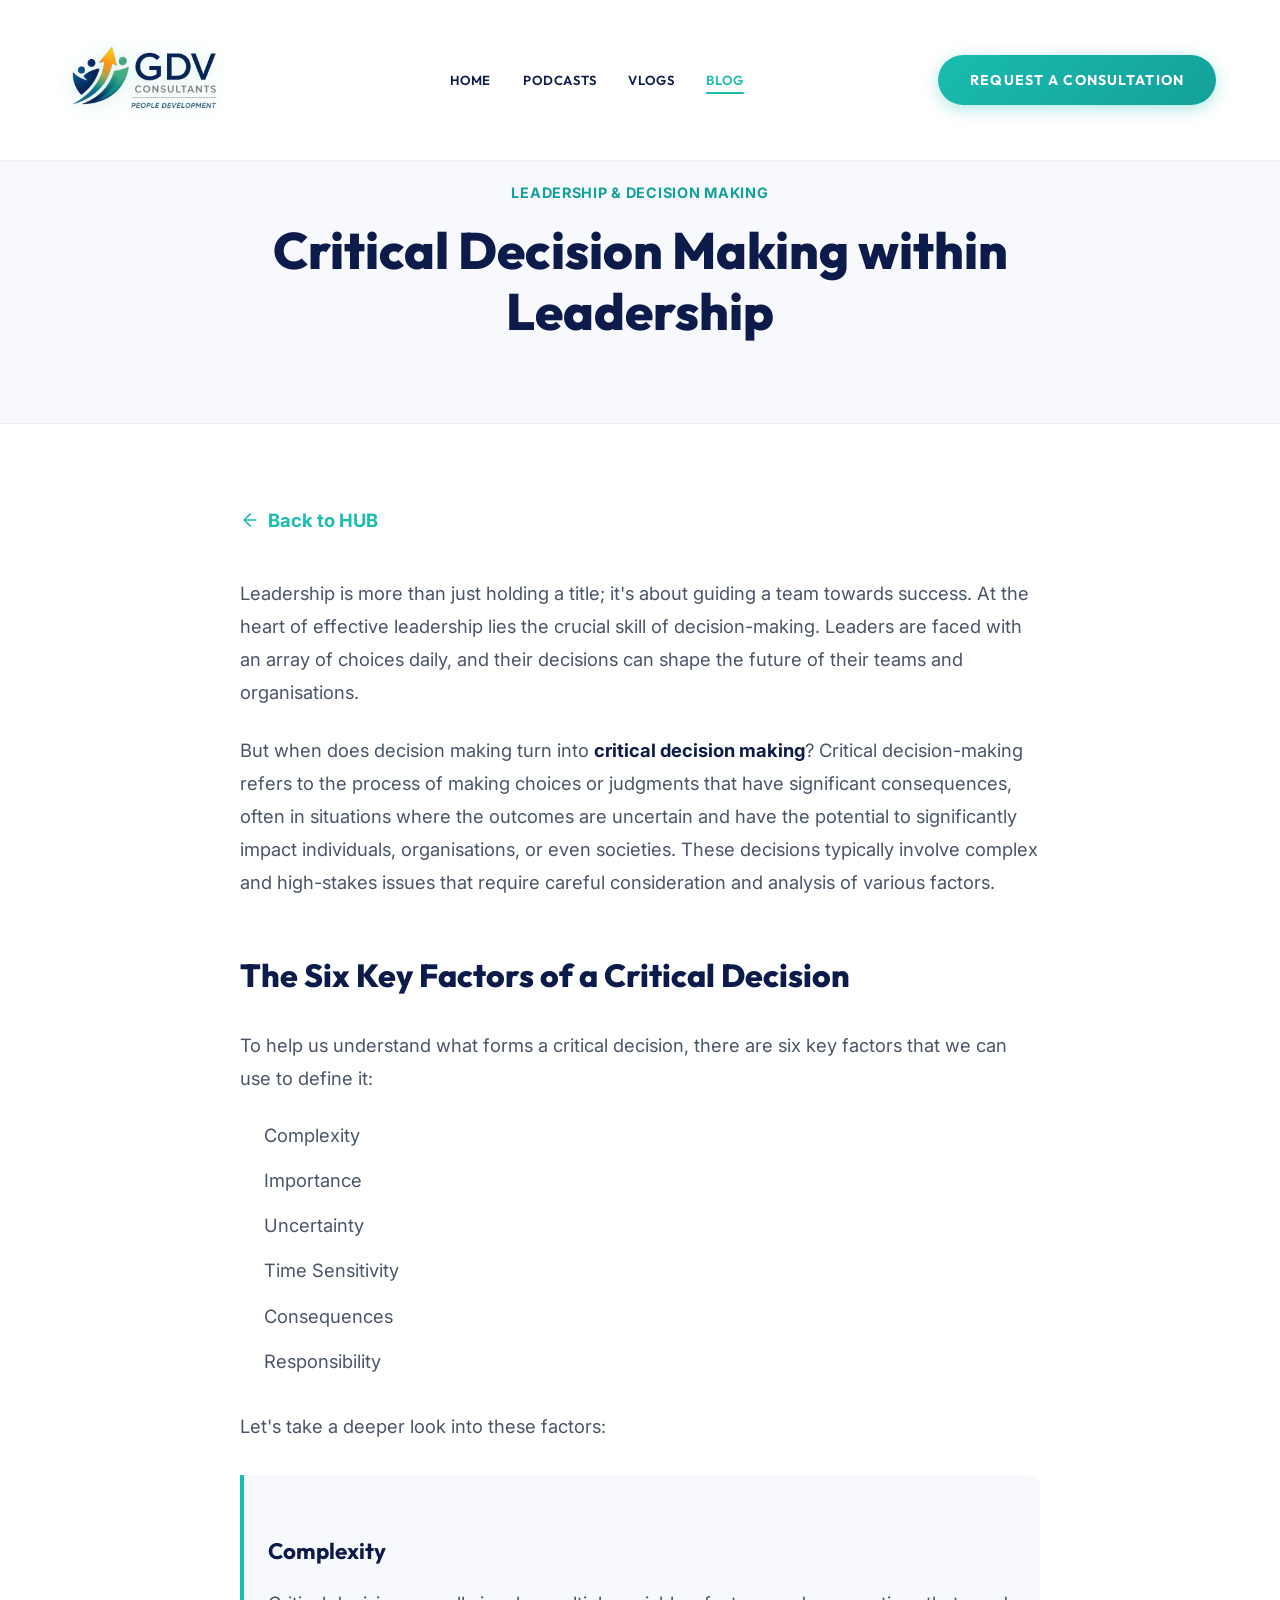
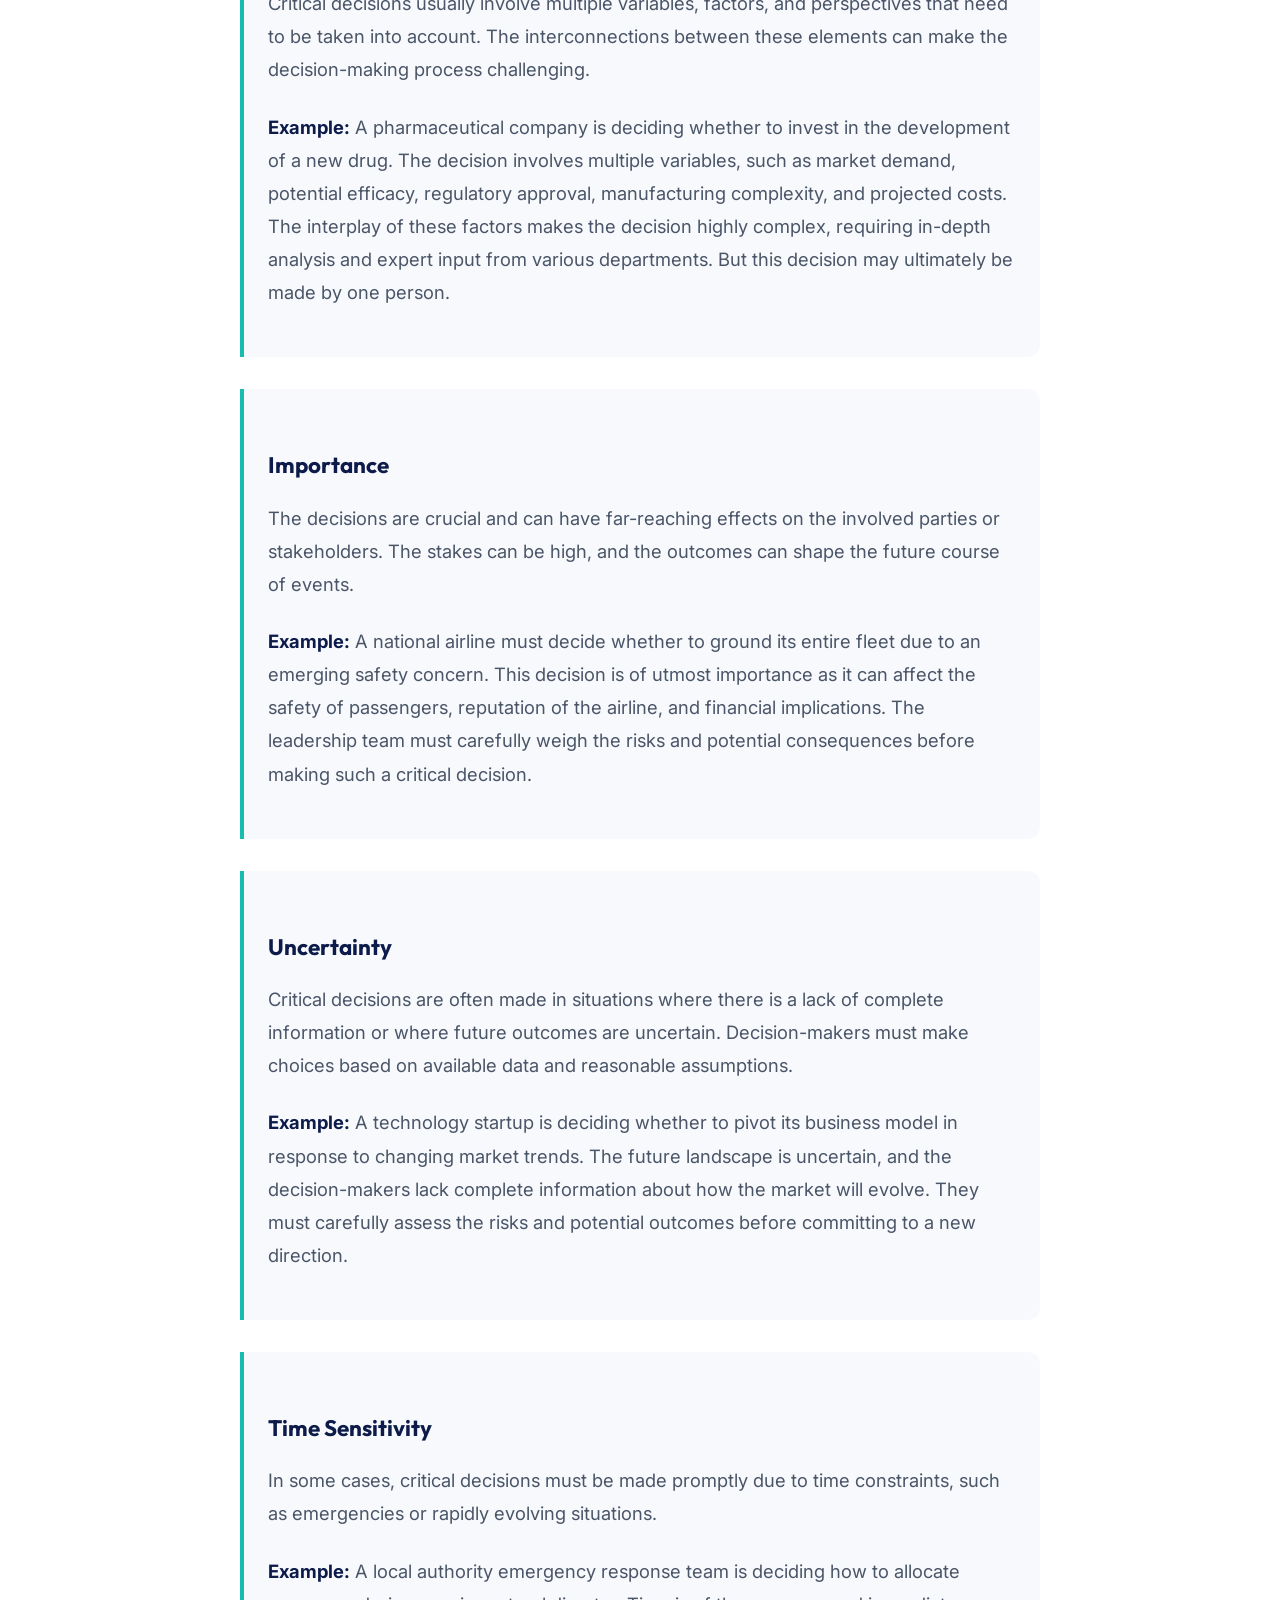
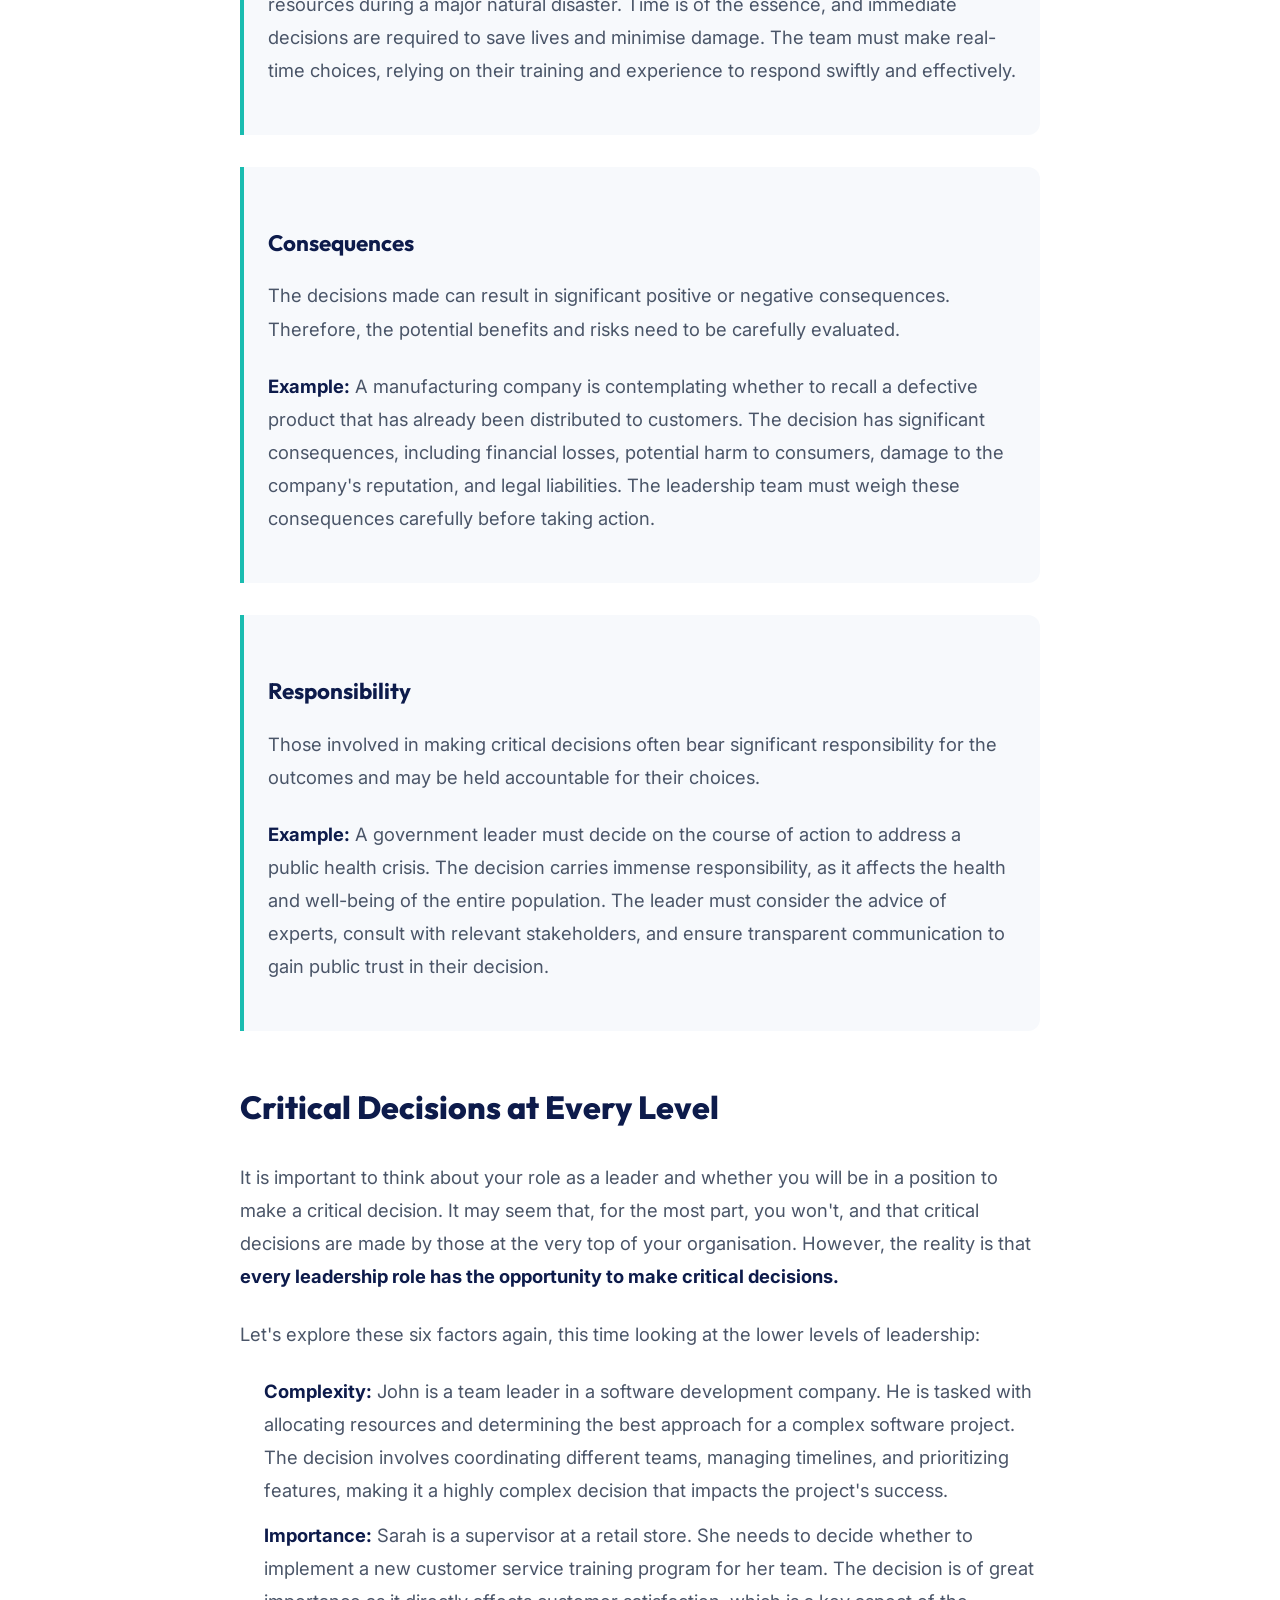
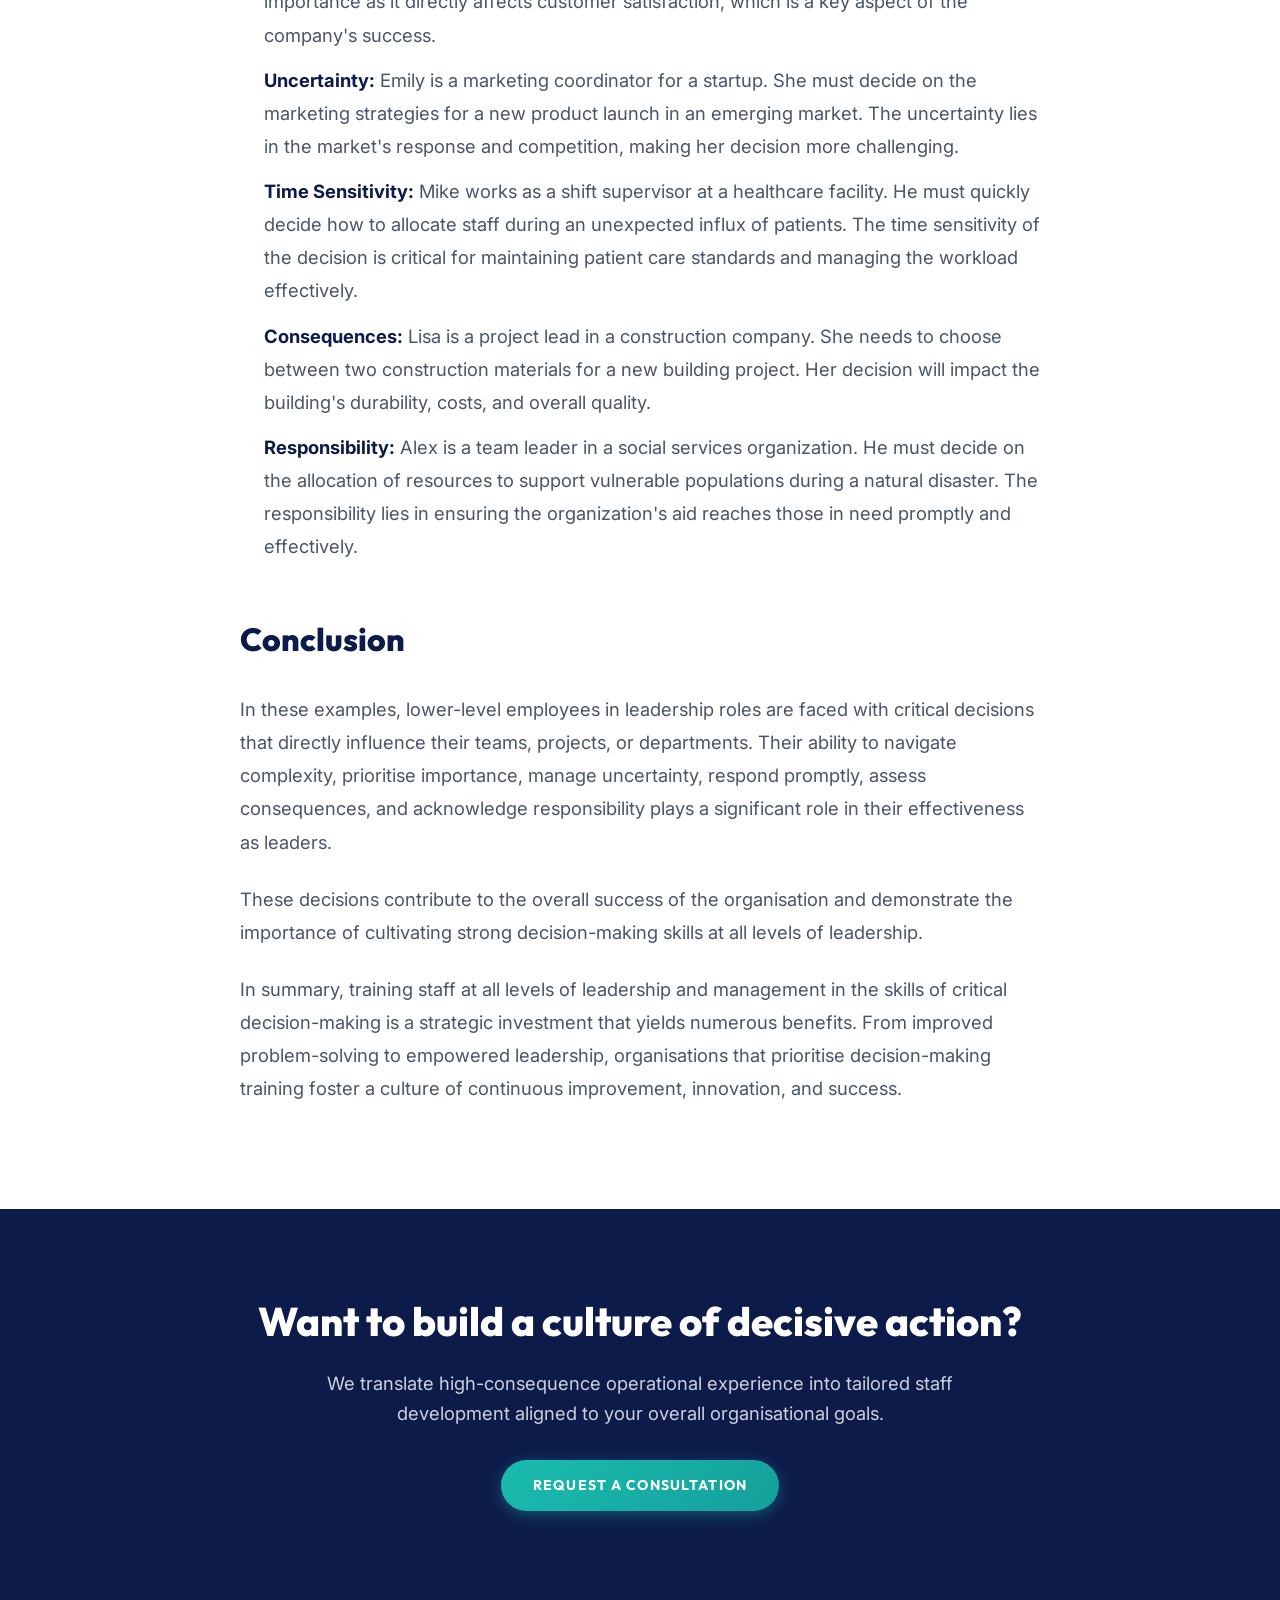
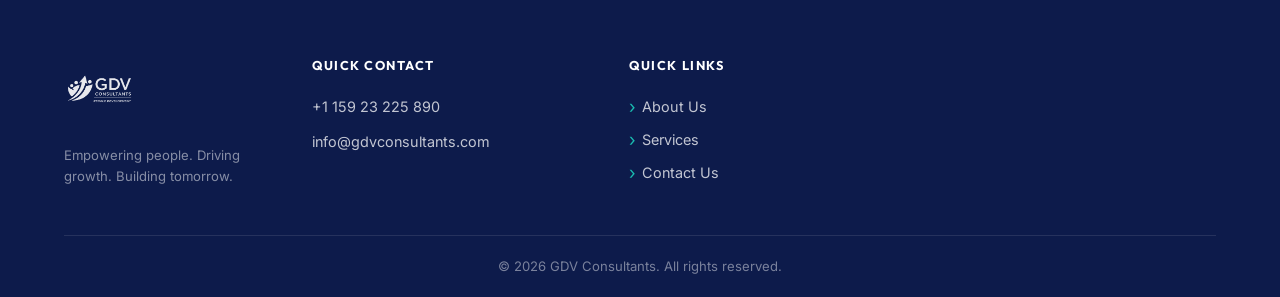
==== blog-critical-decision-making.html @ 0154a4e6 "Add 5 new dedicated blog post pages and integrate them into the HUB dashboard" ====
<!DOCTYPE html>
<html lang="en">
<head>
  <meta charset="UTF-8" />
  <meta name="viewport" content="width=device-width, initial-scale=1.0" />
  <meta name="description" content="Explore how critical decision-making shapes the future of teams and organisations under pressure." />
  <title>Critical Decision Making | GDV Consultants Blog</title>
  
  <link rel="icon" type="image/png" href="images/favicon.PNG" />
  <link rel="shortcut icon" type="image/png" href="images/favicon.PNG" />
  <link rel="apple-touch-icon" href="images/favicon.PNG" />
  
  <link rel="stylesheet" href="style.css" />
  <link rel="preconnect" href="https://fonts.googleapis.com" />
  <link rel="preconnect" href="https://fonts.gstatic.com" crossorigin />
  <link href="https://fonts.googleapis.com/css2?family=Inter:wght@400;500;600&family=Outfit:wght@400;700;800&display=swap" rel="stylesheet" />

  <style>
    .blog-hero {
      padding: 180px 0 80px;
      background: var(--off-white);
      text-align: center;
      position: relative;
      border-bottom: 1px solid rgba(0,0,0,0.05);
    }
    
    .blog-tag {
      font-size: 0.9rem;
      font-weight: 700;
      color: var(--teal-dark);
      letter-spacing: 0.05em;
      text-transform: uppercase;
      margin-bottom: 16px;
      display: inline-block;
    }

    .blog-hero-title {
      font-family: var(--font-display);
      font-size: clamp(2rem, 4vw, 3.5rem);
      font-weight: 800;
      color: var(--navy);
      line-height: 1.2;
      max-width: 900px;
      margin: 0 auto;
    }

    .blog-content {
      padding: 80px 0;
      background: var(--white);
    }

    .blog-article {
      max-width: 800px;
      margin: 0 auto;
      font-family: var(--font-body);
      font-size: 1.15rem;
      line-height: 1.8;
      color: var(--text-body);
    }

    .blog-article h2 {
      font-family: var(--font-display);
      font-size: 2rem;
      font-weight: 800;
      color: var(--navy);
      margin: 48px 0 24px;
    }

    .blog-article h3 {
      font-family: var(--font-display);
      font-size: 1.4rem;
      font-weight: 700;
      color: var(--navy);
      margin: 32px 0 16px;
    }

    .blog-article p {
      margin-bottom: 24px;
    }

    .blog-article ul {
      margin-bottom: 32px;
      padding-left: 24px;
    }

    .blog-article li {
      margin-bottom: 12px;
    }
    
    .blog-article strong {
      color: var(--navy);
    }
    
    .blog-article .highlight-box {
      background: var(--off-white);
      border-left: 4px solid var(--teal);
      padding: 24px;
      margin: 32px 0;
      border-radius: 0 var(--radius-md) var(--radius-md) 0;
    }
    
    .blog-back {
      display: inline-flex;
      align-items: center;
      gap: 8px;
      color: var(--teal);
      font-weight: 700;
      text-decoration: none;
      margin-bottom: 40px;
      transition: color var(--transition);
    }
    
    .blog-back:hover {
      color: var(--teal-dark);
    }
  </style>
</head>
<body>

  <!-- HEADER -->
  <header id="main-header" role="banner" class="scrolled">
    <div class="container">
      <nav class="nav-inner" aria-label="Main navigation">
        <a href="index.html" class="nav-logo" aria-label="GDV Consultants Home">
          <div class="nav-logo-img-wrap">
            <img src="images/Logo.PNG" alt="GDV Consultants" width="200" height="96" />
          </div>
        </a>
        <div class="nav-menu-group" id="nav-menu-group">
          <ul class="nav-links" id="nav-links" role="list">
            <li><a href="index.html#hero">Home</a></li>
            <li><a href="hub.html#podcasts">Podcasts</a></li>
            <li><a href="hub.html#vlogs">Vlogs</a></li>
            <li><a href="hub.html#blog" class="active">Blog</a></li>
          </ul>
          <div class="nav-cta" id="nav-cta-wrap">
            <a href="index.html?contact=true" id="nav-cta-btn" class="btn btn-teal">Request a consultation</a>
          </div>
        </div>
        <button class="nav-hamburger" id="nav-hamburger" aria-label="Open menu" aria-expanded="false" aria-controls="nav-links">
          <span></span><span></span><span></span>
        </button>
      </nav>
    </div>
  </header>

  <!-- BLOG HERO -->
  <section class="blog-hero">
    <div class="container fade-up">
      <span class="blog-tag">LEADERSHIP & DECISION MAKING</span>
      <h1 class="blog-hero-title">Critical Decision Making within Leadership</h1>
    </div>
  </section>

  <!-- BLOG CONTENT -->
  <section class="blog-content">
    <div class="container">
      <div class="blog-article fade-up">
        <a href="hub.html#blog" class="blog-back">
          <svg viewBox="0 0 24 24" width="20" height="20" fill="none" stroke="currentColor" stroke-width="2" stroke-linecap="round" stroke-linejoin="round"><path d="M19 12H5M12 19l-7-7 7-7"/></svg>
          Back to HUB
        </a>

        <p>Leadership is more than just holding a title; it's about guiding a team towards success. At the heart of effective leadership lies the crucial skill of decision-making. Leaders are faced with an array of choices daily, and their decisions can shape the future of their teams and organisations.</p>
        
        <p>But when does decision making turn into <strong>critical decision making</strong>? Critical decision-making refers to the process of making choices or judgments that have significant consequences, often in situations where the outcomes are uncertain and have the potential to significantly impact individuals, organisations, or even societies. These decisions typically involve complex and high-stakes issues that require careful consideration and analysis of various factors.</p>
        
        <h2>The Six Key Factors of a Critical Decision</h2>
        <p>To help us understand what forms a critical decision, there are six key factors that we can use to define it:</p>
        <ul>
          <li>Complexity</li>
          <li>Importance</li>
          <li>Uncertainty</li>
          <li>Time Sensitivity</li>
          <li>Consequences</li>
          <li>Responsibility</li>
        </ul>

        <p>Let's take a deeper look into these factors:</p>

        <div class="highlight-box">
          <h3>Complexity</h3>
          <p>Critical decisions usually involve multiple variables, factors, and perspectives that need to be taken into account. The interconnections between these elements can make the decision-making process challenging.</p>
          <p><strong>Example:</strong> A pharmaceutical company is deciding whether to invest in the development of a new drug. The decision involves multiple variables, such as market demand, potential efficacy, regulatory approval, manufacturing complexity, and projected costs. The interplay of these factors makes the decision highly complex, requiring in-depth analysis and expert input from various departments. But this decision may ultimately be made by one person.</p>
        </div>

        <div class="highlight-box">
          <h3>Importance</h3>
          <p>The decisions are crucial and can have far-reaching effects on the involved parties or stakeholders. The stakes can be high, and the outcomes can shape the future course of events.</p>
          <p><strong>Example:</strong> A national airline must decide whether to ground its entire fleet due to an emerging safety concern. This decision is of utmost importance as it can affect the safety of passengers, reputation of the airline, and financial implications. The leadership team must carefully weigh the risks and potential consequences before making such a critical decision.</p>
        </div>

        <div class="highlight-box">
          <h3>Uncertainty</h3>
          <p>Critical decisions are often made in situations where there is a lack of complete information or where future outcomes are uncertain. Decision-makers must make choices based on available data and reasonable assumptions.</p>
          <p><strong>Example:</strong> A technology startup is deciding whether to pivot its business model in response to changing market trends. The future landscape is uncertain, and the decision-makers lack complete information about how the market will evolve. They must carefully assess the risks and potential outcomes before committing to a new direction.</p>
        </div>

        <div class="highlight-box">
          <h3>Time Sensitivity</h3>
          <p>In some cases, critical decisions must be made promptly due to time constraints, such as emergencies or rapidly evolving situations.</p>
          <p><strong>Example:</strong> A local authority emergency response team is deciding how to allocate resources during a major natural disaster. Time is of the essence, and immediate decisions are required to save lives and minimise damage. The team must make real-time choices, relying on their training and experience to respond swiftly and effectively.</p>
        </div>

        <div class="highlight-box">
          <h3>Consequences</h3>
          <p>The decisions made can result in significant positive or negative consequences. Therefore, the potential benefits and risks need to be carefully evaluated.</p>
          <p><strong>Example:</strong> A manufacturing company is contemplating whether to recall a defective product that has already been distributed to customers. The decision has significant consequences, including financial losses, potential harm to consumers, damage to the company's reputation, and legal liabilities. The leadership team must weigh these consequences carefully before taking action.</p>
        </div>

        <div class="highlight-box">
          <h3>Responsibility</h3>
          <p>Those involved in making critical decisions often bear significant responsibility for the outcomes and may be held accountable for their choices.</p>
          <p><strong>Example:</strong> A government leader must decide on the course of action to address a public health crisis. The decision carries immense responsibility, as it affects the health and well-being of the entire population. The leader must consider the advice of experts, consult with relevant stakeholders, and ensure transparent communication to gain public trust in their decision.</p>
        </div>

        <h2>Critical Decisions at Every Level</h2>
        <p>It is important to think about your role as a leader and whether you will be in a position to make a critical decision. It may seem that, for the most part, you won't, and that critical decisions are made by those at the very top of your organisation. However, the reality is that <strong>every leadership role has the opportunity to make critical decisions.</strong></p>

        <p>Let's explore these six factors again, this time looking at the lower levels of leadership:</p>

        <ul>
          <li><strong>Complexity:</strong> John is a team leader in a software development company. He is tasked with allocating resources and determining the best approach for a complex software project. The decision involves coordinating different teams, managing timelines, and prioritizing features, making it a highly complex decision that impacts the project's success.</li>
          <li><strong>Importance:</strong> Sarah is a supervisor at a retail store. She needs to decide whether to implement a new customer service training program for her team. The decision is of great importance as it directly affects customer satisfaction, which is a key aspect of the company's success.</li>
          <li><strong>Uncertainty:</strong> Emily is a marketing coordinator for a startup. She must decide on the marketing strategies for a new product launch in an emerging market. The uncertainty lies in the market's response and competition, making her decision more challenging.</li>
          <li><strong>Time Sensitivity:</strong> Mike works as a shift supervisor at a healthcare facility. He must quickly decide how to allocate staff during an unexpected influx of patients. The time sensitivity of the decision is critical for maintaining patient care standards and managing the workload effectively.</li>
          <li><strong>Consequences:</strong> Lisa is a project lead in a construction company. She needs to choose between two construction materials for a new building project. Her decision will impact the building's durability, costs, and overall quality.</li>
          <li><strong>Responsibility:</strong> Alex is a team leader in a social services organization. He must decide on the allocation of resources to support vulnerable populations during a natural disaster. The responsibility lies in ensuring the organization's aid reaches those in need promptly and effectively.</li>
        </ul>

        <h2>Conclusion</h2>
        <p>In these examples, lower-level employees in leadership roles are faced with critical decisions that directly influence their teams, projects, or departments. Their ability to navigate complexity, prioritise importance, manage uncertainty, respond promptly, assess consequences, and acknowledge responsibility plays a significant role in their effectiveness as leaders.</p>
        <p>These decisions contribute to the overall success of the organisation and demonstrate the importance of cultivating strong decision-making skills at all levels of leadership.</p>
        <p>In summary, training staff at all levels of leadership and management in the skills of critical decision-making is a strategic investment that yields numerous benefits. From improved problem-solving to empowered leadership, organisations that prioritise decision-making training foster a culture of continuous improvement, innovation, and success.</p>
      </div>
    </div>
  </section>

  <!-- BOTTOM CTA -->
  <section class="hub-cta" style="background: var(--navy); padding: 80px 0; text-align: center; color: var(--white);">
    <div class="container fade-up">
      <h2 style="font-family: var(--font-display); font-size: 2.5rem; margin-bottom: 16px; font-weight: 800;">Want to build a culture of decisive action?</h2>
      <p style="font-size: 1.15rem; max-width: 700px; margin: 0 auto 32px; line-height: 1.6; color: rgba(255,255,255,0.8);">We translate high-consequence operational experience into tailored staff development aligned to your overall organisational goals.</p>
      <a href="index.html?contact=true" class="btn btn-teal">REQUEST A CONSULTATION</a>
    </div>
  </section>

  <!-- FOOTER -->
  <footer id="main-footer" role="contentinfo">
    <div class="container">
      <div class="footer-inner">
        <div class="footer-logo-col">
          <div class="footer-logo-wrap">
            <img src="images/Logo.PNG" alt="GDV Consultants" width="180" height="72" class="footer-logo-img" />
          </div>
          <p style="font-size:0.82rem;color:rgba(255,255,255,0.5);max-width:200px;line-height:1.6;margin-top:4px;">
            Empowering people. Driving growth. Building tomorrow.
          </p>
        </div>
        <div class="footer-col" role="group">
          <div class="footer-col-title">Quick Contact</div>
          <div class="footer-contact-item">
            <a href="tel:+115923225890" style="color:rgba(255,255,255,0.75);">+1 159 23 225 890</a>
          </div>
          <div class="footer-contact-item">
            <a href="mailto:info@gdvconsultants.com" style="color:rgba(255,255,255,0.75);">info@gdvconsultants.com</a>
          </div>
        </div>
        <div class="footer-col" role="navigation">
          <div class="footer-col-title">Quick Links</div>
          <ul class="footer-links">
            <li><a href="index.html#who-we-are">About Us</a></li>
            <li><a href="index.html#pillars">Services</a></li>
            <li><a href="index.html?contact=true">Contact Us</a></li>
          </ul>
        </div>
      </div>
      <div class="footer-bottom">
        <p>&copy; <span id="footer-year"></span> GDV Consultants. All rights reserved.</p>
      </div>
    </div>
  </footer>

  <script>
    document.getElementById('footer-year').textContent = new Date().getFullYear();
    const header = document.getElementById('main-header');
    window.addEventListener('scroll', () => {
      header.classList.toggle('scrolled', window.scrollY > 20);
    }, { passive: true });
    
    // Mobile menu toggle
    const hamburger = document.getElementById('nav-hamburger');
    const navMenu    = document.getElementById('nav-menu-group');
    if (hamburger) {
      hamburger.addEventListener('click', () => {
        const open = navMenu.classList.toggle('open');
        hamburger.setAttribute('aria-expanded', open ? 'true' : 'false');
      });
    }

    // Intersection Observer for fade animations
    const fadeEls = document.querySelectorAll('.fade-up');
    const observer = new IntersectionObserver((entries) => {
      entries.forEach(entry => {
        if (entry.isIntersecting) {
          entry.target.classList.add('visible');
          observer.unobserve(entry.target);
        }
      });
    }, { threshold: 0.1 });
    fadeEls.forEach(el => observer.observe(el));
  </script>
</body>
</html>
---- style.css ----
/* =============================================
   GDV CONSULTANTS — LANDING PAGE STYLES
   Brand Colors:
     Navy:  #0D1B4B
     Teal:  #1ABCB0
     Amber: #F5A623 → #E8861A gradient
   ============================================= */

@import url('https://fonts.googleapis.com/css2?family=Inter:wght@300;400;500;600;700;800;900&family=Outfit:wght@300;400;500;600;700;800&display=swap');

/* ── RESET & BASE ────────────────────────────── */
*, *::before, *::after {
  box-sizing: border-box;
  margin: 0;
  padding: 0;
}

:root {
  --navy:        #0D1B4B;
  --navy-light:  #1a2d6b;
  --teal:        #1ABCB0;
  --teal-dark:   #14a09a;
  --amber:       #F5A623;
  --amber-dark:  #E8861A;
  --amber-grad:  linear-gradient(135deg, #F5A623 0%, #E8861A 100%);
  --teal-grad:   linear-gradient(135deg, #1ABCB0 0%, #14a09a 100%);
  --white:       #ffffff;
  --off-white:   #f7f9fc;
  --light-gray:  #e8eef5;
  --text-body:   #4a5568;
  --text-muted:  #718096;

  --radius-sm:   6px;
  --radius-md:   12px;
  --radius-lg:   20px;
  --radius-xl:   28px;

  --shadow-sm:   0 2px 8px rgba(13,27,75,0.08);
  --shadow-md:   0 6px 24px rgba(13,27,75,0.12);
  --shadow-lg:   0 16px 48px rgba(13,27,75,0.18);
  --shadow-card: 0 4px 20px rgba(13,27,75,0.10);

  --transition: 0.3s cubic-bezier(0.4, 0, 0.2, 1);
  --font-main: 'Inter', sans-serif;
  --font-display: 'Outfit', sans-serif;
}

html { scroll-behavior: smooth; }

body {
  font-family: var(--font-main);
  color: var(--navy);
  background: var(--white);
  line-height: 1.6;
  overflow-x: hidden;
}

img { display: block; max-width: 100%; }
a  { text-decoration: none; color: inherit; }
ul { list-style: none; }

/* ── UTILITY ────────────────────────────────── */
.container {
  max-width: 1200px;
  margin: 0 auto;
  padding: 0 24px;
}

.section-title {
  font-family: var(--font-display);
  font-size: clamp(1.6rem, 3.5vw, 2.4rem);
  font-weight: 800;
  color: var(--navy);
  text-align: center;
  letter-spacing: -0.02em;
  margin-bottom: 12px;
}

.section-subtitle {
  text-align: center;
  color: var(--text-muted);
  font-size: 1.05rem;
  margin-bottom: 56px;
  max-width: 600px;
  margin-left: auto;
  margin-right: auto;
}

.btn {
  display: inline-flex;
  align-items: center;
  gap: 8px;
  padding: 14px 32px;
  border-radius: 50px;
  font-family: var(--font-display);
  font-weight: 700;
  font-size: 0.88rem;
  letter-spacing: 0.08em;
  text-transform: uppercase;
  cursor: pointer;
  border: none;
  transition: var(--transition);
  white-space: nowrap;
}

.btn-teal {
  background: var(--teal-grad);
  color: var(--white);
  box-shadow: 0 4px 16px rgba(26,188,176,0.35);
}
.btn-teal:hover {
  transform: translateY(-2px);
  box-shadow: 0 8px 28px rgba(26,188,176,0.5);
}

.btn-amber {
  background: var(--amber-grad);
  color: var(--white);
  box-shadow: 0 4px 16px rgba(245,166,35,0.4);
}
.btn-amber:hover {
  transform: translateY(-2px);
  box-shadow: 0 8px 28px rgba(245,166,35,0.55);
}

.btn-outline-navy {
  background: transparent;
  color: var(--navy);
  border: 2px solid var(--navy);
}
.btn-outline-navy:hover {
  background: var(--navy);
  color: var(--white);
}

/* ── HEADER / NAV ───────────────────────────── */
#main-header {
  position: fixed;
  top: 0;
  left: 0;
  right: 0;
  z-index: 1000;
  background: rgba(255,255,255,0.97);
  backdrop-filter: blur(12px);
  -webkit-backdrop-filter: blur(12px);
  border-bottom: 1px solid rgba(13,27,75,0.06);
  transition: box-shadow var(--transition);
}

#main-header.scrolled {
  box-shadow: 0 4px 24px rgba(13,27,75,0.12);
}

.nav-inner {
  display: flex;
  align-items: center;
  justify-content: space-between;
  height: 160px;
  gap: 32px;
}

.nav-logo {
  display: flex;
  align-items: center;
  gap: 14px;
  flex-shrink: 0;
  text-decoration: none;
  transition: transform var(--transition), filter var(--transition);
}

.nav-logo:hover {
  transform: scale(1.03);
}

.nav-logo-img-wrap {
  position: relative;
  flex-shrink: 0;
  background: transparent;
  line-height: 0;
}

.nav-logo img {
  height: 160px;
  width: auto;
  max-width: 440px;
  object-fit: contain;
  background: transparent;
  filter: drop-shadow(0 2px 10px rgba(26,188,176,0.2));
}

.nav-logo-text {
  display: flex;
  flex-direction: column;
  line-height: 1.1;
}

.nav-logo-text .brand-name {
  font-family: var(--font-display);
  font-weight: 900;
  font-size: 1.6rem;
  color: var(--navy);
  letter-spacing: -0.02em;
  line-height: 1.0;
}

.nav-logo-text .brand-tagline {
  font-size: 0.68rem;
  font-weight: 700;
  color: var(--teal);
  letter-spacing: 0.18em;
  text-transform: uppercase;
  margin-top: 3px;
}

.nav-menu-group {
  display: flex;
  align-items: center;
  justify-content: space-between;
  flex: 1;
}

.nav-links {
  display: flex;
  align-items: center;
  gap: 4px;
  flex: 1;
  justify-content: center;
}

.nav-links a {
  font-family: var(--font-display);
  font-weight: 600;
  font-size: 0.82rem;
  letter-spacing: 0.06em;
  text-transform: uppercase;
  color: var(--navy);
  padding: 8px 14px;
  border-radius: var(--radius-sm);
  position: relative;
  transition: color var(--transition);
}

.nav-links a::after {
  content: '';
  position: absolute;
  bottom: 2px;
  left: 14px;
  right: 14px;
  height: 2px;
  background: var(--teal);
  transform: scaleX(0);
  transition: transform var(--transition);
  border-radius: 2px;
}

.nav-links a:hover { color: var(--teal); }
.nav-links a:hover::after { transform: scaleX(1); }
.nav-links a.active { color: var(--teal); }
.nav-links a.active::after { transform: scaleX(1); }

.nav-cta { flex-shrink: 0; }

/* Mobile hamburger */
.nav-hamburger {
  display: none;
  flex-direction: column;
  gap: 5px;
  cursor: pointer;
  padding: 8px;
  background: none;
  border: none;
}
.nav-hamburger span {
  display: block;
  width: 24px;
  height: 2px;
  background: var(--navy);
  border-radius: 2px;
  transition: var(--transition);
}

/* ── HERO SECTION ───────────────────────────── */
#hero {
  position: relative;
  min-height: 100vh;
  display: flex;
  align-items: center;
  overflow: hidden;
  padding-top: 160px;
}

/* Hero logo lockup — wide landscape logo, no circular ring */
.hero-logo-lockup {
  display: flex;
  align-items: center;
  margin-bottom: 32px;
}

.hero-logo-ring {
  position: relative;
  flex-shrink: 0;
}

.hero-logo-ring::before,
.hero-logo-ring::after {
  display: none;
}

.hero-logo-ring img {
  height: 110px;
  width: auto;
  max-width: 340px;
  object-fit: contain;
  display: block;
  filter: drop-shadow(0 4px 16px rgba(13,27,75,0.15));
}

.hero-logo-words {
  display: flex;
  flex-direction: column;
  line-height: 1.1;
}

.hero-logo-words .hero-brand-name {
  font-family: var(--font-display);
  font-weight: 900;
  font-size: 2.1rem;
  color: var(--navy);
  letter-spacing: -0.02em;
}

.hero-logo-words .hero-brand-sub {
  font-size: 0.72rem;
  font-weight: 700;
  color: var(--teal-dark);
  letter-spacing: 0.2em;
  text-transform: uppercase;
  margin-top: 2px;
}

.hero-bg {
  position: absolute;
  inset: 0;
  background-image: url('images/hero_office.png');
  background-size: cover;
  background-position: center 30%;
  background-repeat: no-repeat;
}

.hero-overlay {
  position: absolute;
  inset: 0;
  background: linear-gradient(
    105deg,
    rgba(247,249,252,0.96) 0%,
    rgba(247,249,252,0.88) 35%,
    rgba(247,249,252,0.55) 60%,
    rgba(247,249,252,0.15) 100%
  );
}

.hero-content {
  position: relative;
  z-index: 2;
  max-width: 620px;
  padding: 80px 0;
}

.hero-badge {
  display: inline-flex;
  align-items: center;
  gap: 8px;
  background: rgba(26,188,176,0.12);
  border: 1px solid rgba(26,188,176,0.3);
  color: var(--teal-dark);
  font-size: 0.75rem;
  font-weight: 700;
  letter-spacing: 0.12em;
  text-transform: uppercase;
  padding: 6px 16px;
  border-radius: 50px;
  margin-bottom: 24px;
}

.hero-badge::before {
  content: '';
  width: 6px;
  height: 6px;
  background: var(--teal);
  border-radius: 50%;
}

.hero-title {
  font-family: var(--font-display);
  font-size: clamp(2.2rem, 5vw, 3.6rem);
  font-weight: 900;
  color: var(--navy);
  line-height: 1.08;
  letter-spacing: -0.03em;
  margin-bottom: 24px;
}

.hero-title span {
  background: var(--teal-grad);
  -webkit-background-clip: text;
  -webkit-text-fill-color: transparent;
  background-clip: text;
}

.hero-subtitle {
  font-size: 1.08rem;
  color: var(--navy);
  opacity: 0.75;
  line-height: 1.7;
  margin-bottom: 40px;
  max-width: 520px;
  font-weight: 400;
}

.hero-actions {
  display: flex;
  gap: 16px;
  flex-wrap: wrap;
}

/* Wave divider */
.wave-divider {
  position: absolute;
  bottom: -1px;
  left: 0;
  right: 0;
  z-index: 3;
  line-height: 0;
}

.wave-divider svg { display: block; width: 100%; }

/* ── WHO WE ARE ─────────────────────────────── */
#who-we-are {
  padding: 100px 0;
  background: var(--white);
  position: relative;
}

.who-grid {
  display: grid;
  grid-template-columns: 1fr 1fr;
  gap: 80px;
  align-items: center;
}

.who-text-col .section-title {
  text-align: left;
  margin-bottom: 24px;
}

.who-text-col .title-underline {
  display: inline-block;
  width: 56px;
  height: 4px;
  background: var(--teal-grad);
  border-radius: 2px;
  margin-bottom: 28px;
}

.who-text-col p {
  color: var(--text-body);
  font-size: 1.05rem;
  line-height: 1.75;
  margin-bottom: 20px;
}

.who-stats {
  display: grid;
  grid-template-columns: 1fr 1fr;
  gap: 20px;
  margin-top: 36px;
}

.stat-box {
  background: var(--off-white);
  border-radius: var(--radius-md);
  padding: 20px;
  border-left: 4px solid var(--teal);
}

.who-stats .stat-box:nth-child(3) {
  grid-column: 1 / -1;
  text-align: center;
}

.stat-box .stat-number {
  font-family: var(--font-display);
  font-size: 1.8rem;
  font-weight: 800;
  color: var(--navy);
  line-height: 1;
  margin-bottom: 4px;
}

.stat-box .stat-label {
  font-size: 0.8rem;
  font-weight: 600;
  color: var(--text-muted);
  text-transform: uppercase;
  letter-spacing: 0.08em;
}

.who-image-col {
  position: relative;
}

.who-image-col img {
  width: 100%;
  border-radius: var(--radius-xl);
  box-shadow: var(--shadow-lg);
  object-fit: cover;
  aspect-ratio: 4/3;
}

.who-image-badge {
  position: absolute;
  bottom: -20px;
  left: -20px;
  background: var(--white);
  border-radius: var(--radius-md);
  padding: 18px 24px;
  box-shadow: var(--shadow-md);
  display: flex;
  align-items: center;
  gap: 14px;
}

.who-image-badge .badge-icon {
  width: 44px;
  height: 44px;
  background: var(--amber-grad);
  border-radius: var(--radius-sm);
  display: flex;
  align-items: center;
  justify-content: center;
  font-size: 1.2rem;
  flex-shrink: 0;
}

.who-image-badge .badge-text strong {
  display: block;
  font-size: 1rem;
  font-weight: 800;
  color: var(--navy);
  line-height: 1.1;
}

.who-image-badge .badge-text span {
  font-size: 0.72rem;
  color: var(--text-muted);
  font-weight: 500;
  text-transform: uppercase;
  letter-spacing: 0.08em;
}

/* Wave between sections */
.wave-section {
  position: relative;
  overflow: hidden;
}

/* ── THREE PILLARS ──────────────────────────── */
#pillars {
  padding: 100px 0;
  background: var(--off-white);
  position: relative;
}

.pillars-grid {
  display: grid;
  grid-template-columns: repeat(3, 1fr);
  gap: 28px;
  margin-top: 56px;
}

.pillar-card {
  background: var(--white);
  border-radius: var(--radius-lg);
  padding: 40px 32px;
  text-align: center;
  box-shadow: var(--shadow-card);
  transition: transform var(--transition), box-shadow var(--transition);
  position: relative;
  overflow: hidden;
}

.pillar-card::before {
  content: '';
  position: absolute;
  top: 0;
  left: 0;
  right: 0;
  height: 4px;
  border-radius: var(--radius-lg) var(--radius-lg) 0 0;
}

.pillar-card:hover {
  transform: translateY(-8px);
  box-shadow: var(--shadow-lg);
}

/* Teal card */
.pillar-card.teal::before { background: var(--teal-grad); }
.pillar-card.teal .pillar-icon-wrap { background: rgba(26,188,176,0.10); border-color: rgba(26,188,176,0.2); }
.pillar-card.teal .pillar-icon-wrap svg { color: var(--teal); }
.pillar-card.teal .pillar-label { color: var(--teal-dark); }

/* Navy card */
.pillar-card.navy::before { background: linear-gradient(135deg, var(--navy) 0%, var(--navy-light) 100%); }
.pillar-card.navy .pillar-icon-wrap { background: rgba(13,27,75,0.06); border-color: rgba(13,27,75,0.12); }
.pillar-card.navy .pillar-icon-wrap svg { color: var(--navy); }
.pillar-card.navy .pillar-label { color: var(--navy); }

/* Amber card */
.pillar-card.amber::before { background: var(--amber-grad); }
.pillar-card.amber .pillar-icon-wrap { background: rgba(245,166,35,0.10); border-color: rgba(245,166,35,0.2); }
.pillar-card.amber .pillar-icon-wrap svg { color: var(--amber-dark); }
.pillar-card.amber .pillar-label { color: var(--amber-dark); }

.pillar-icon-wrap {
  width: 80px;
  height: 80px;
  border-radius: 50%;
  border: 2px solid;
  display: flex;
  align-items: center;
  justify-content: center;
  margin: 0 auto 24px;
  transition: transform var(--transition);
}

.pillar-card:hover .pillar-icon-wrap {
  transform: scale(1.08) rotate(5deg);
}

.pillar-icon-wrap svg {
  width: 36px;
  height: 36px;
  stroke-width: 1.8;
}

.pillar-label {
  font-family: var(--font-display);
  font-size: 1rem;
  font-weight: 800;
  letter-spacing: 0.1em;
  text-transform: uppercase;
  margin-bottom: 14px;
}

.pillar-desc {
  color: var(--text-body);
  font-size: 0.95rem;
  line-height: 1.65;
}

.pillar-btn-wrap {
  margin-top: 24px;
}

.pillar-more-btn {
  font-size: 0.85rem;
  padding: 8px 16px;
}

/* ── PILLAR EXPANSION PANEL ────────────────────── */
.pillar-panel {
  width: 100%;
  margin-top: 28px;
  border-radius: var(--radius-xl);
  background: var(--navy);
  color: var(--white);
  overflow: hidden;
  position: relative;
  max-height: 0;
  opacity: 0;
  transform: translateY(-12px);
  transition:
    max-height 0.55s cubic-bezier(0.4, 0, 0.2, 1),
    opacity    0.4s ease,
    transform  0.4s ease;
}

.pillar-panel:not([hidden]) {
  max-height: 2000px;
  opacity: 1;
  transform: translateY(0);
}

.pillar-panel-arrow {
  position: absolute;
  top: -10px;
  width: 20px;
  height: 10px;
  background: var(--navy);
  clip-path: polygon(50% 0%, 0% 100%, 100% 100%);
  transition: left var(--transition);
}

.pillar-panel-inner {
  padding: 36px 40px;
  position: relative;
}

.pillar-panel-close {
  position: absolute;
  top: 16px;
  right: 16px;
  background: transparent;
  border: none;
  color: rgba(255,255,255,0.6);
  cursor: pointer;
  padding: 8px;
  border-radius: 50%;
  transition: background 0.2s, color 0.2s;
  display: flex;
  align-items: center;
  justify-content: center;
}

.pillar-panel-close:hover {
  background: rgba(255,255,255,0.2);
  color: var(--white);
}

.pillar-panel-content {
  display: flex;
  flex-direction: column;
  gap: 24px;
  max-width: 800px;
  margin: 0 auto;
}

.pillar-panel-text p {
  margin-bottom: 16px;
  line-height: 1.6;
  font-size: 0.95rem;
}

.pillar-panel-text p:last-child {
  margin-bottom: 0;
}

.masterclass-list {
  list-style: none;
  margin-top: 16px;
  padding-left: 0;
  text-align: left;
}

.masterclass-list li {
  background: rgba(255,255,255,0.05);
  padding: 16px 20px;
  border-radius: var(--radius-sm);
  margin-bottom: 12px;
  font-size: 0.9rem;
  line-height: 1.5;
  border-left: 3px solid var(--teal);
}

.masterclass-list li:last-child {
  margin-bottom: 0;
}

.masterclass-list strong {
  color: var(--white);
  font-family: var(--font-display);
  display: block;
  margin-bottom: 4px;
  font-size: 1rem;
}

.coming-soon {
  text-align: center;
  color: rgba(255,255,255,0.7);
  font-style: italic;
  font-size: 1.1rem !important;
}

.pillar-cta-btn {
  align-self: center;
  padding: 12px 32px;
}

/* ── MEET THE PARTNERS ──────────────────────── */
#partners {
  padding: 100px 0;
  background: var(--white);
  position: relative;
}

.partners-grid {
  display: grid;
  grid-template-columns: repeat(3, 1fr);
  gap: 36px;
  margin-top: 56px;
}

.partner-card {
  background: var(--off-white);
  border-radius: var(--radius-xl);
  padding: 40px 28px 32px;
  text-align: center;
  box-shadow: var(--shadow-sm);
  transition: transform var(--transition), box-shadow var(--transition);
  position: relative;
  overflow: hidden;
}

.partner-card::after {
  content: '';
  position: absolute;
  bottom: 0;
  left: 0;
  right: 0;
  height: 3px;
  background: var(--teal-grad);
  transform: scaleX(0);
  transition: transform var(--transition);
}

.partner-card:hover {
  transform: translateY(-6px);
  box-shadow: var(--shadow-md);
}

.partner-card:hover::after { transform: scaleX(1); }

.partner-photo-wrap {
  width: 120px;
  height: 120px;
  border-radius: 50%;
  overflow: hidden;
  margin: 0 auto 22px;
  border: 3px solid var(--white);
  box-shadow: 0 4px 20px rgba(13,27,75,0.15);
  background: var(--light-gray);
  position: relative;
}

.partner-photo-wrap img {
  width: 100%;
  height: 100%;
  object-fit: cover;
  object-position: center top;
}

/* Silhouette placeholder */
.silhouette-wrap {
  width: 120px;
  height: 120px;
  border-radius: 50%;
  overflow: hidden;
  margin: 0 auto 22px;
  border: 3px solid var(--white);
  box-shadow: 0 4px 20px rgba(13,27,75,0.15);
  background: linear-gradient(145deg, #c5cfe0 0%, #a0b0c8 100%);
  position: relative;
  display: flex;
  align-items: flex-end;
  justify-content: center;
}

.silhouette-wrap svg {
  width: 76px;
  height: 76px;
  color: rgba(13,27,75,0.3);
}

.partner-name {
  font-family: var(--font-display);
  font-size: 1.05rem;
  font-weight: 700;
  color: var(--navy);
  margin-bottom: 4px;
}

.partner-title {
  font-size: 0.72rem;
  font-weight: 700;
  letter-spacing: 0.14em;
  text-transform: uppercase;
  color: var(--teal-dark);
  margin-bottom: 16px;
}

.partner-bio {
  font-size: 0.88rem;
  color: var(--text-body);
  line-height: 1.65;
  margin-bottom: 24px;
}

.partner-link {
  display: inline-flex;
  align-items: center;
  gap: 6px;
  font-family: var(--font-display);
  font-size: 0.75rem;
  font-weight: 700;
  letter-spacing: 0.1em;
  text-transform: uppercase;
  color: var(--teal-dark);
  border: none;
  border-bottom: 2px solid rgba(26,188,176,0.3);
  padding: 0 0 2px;
  background: transparent;
  cursor: pointer;
  transition: color var(--transition), border-color var(--transition), gap var(--transition);
}

.partner-link:hover,
.partner-link[aria-expanded="true"] {
  color: var(--navy);
  border-color: var(--navy);
  gap: 10px;
}

.partner-link[aria-expanded="true"] svg {
  transform: rotate(90deg);
  transition: transform var(--transition);
}

/* ── BIO EXPANSION PANEL ────────────────────── */
.bio-panel {
  width: 100%;
  margin-top: 28px;
  border-radius: var(--radius-xl);
  background: var(--navy);
  color: var(--white);
  overflow: hidden;
  position: relative;
  max-height: 0;
  opacity: 0;
  transform: translateY(-12px);
  transition:
    max-height 0.55s cubic-bezier(0.4, 0, 0.2, 1),
    opacity    0.4s ease,
    transform  0.4s ease;
}

.bio-panel:not([hidden]) {
  max-height: 2000px;
  opacity: 1;
  transform: translateY(0);
}

.bio-panel-arrow {
  position: absolute;
  top: -10px;
  width: 20px;
  height: 10px;
  background: var(--navy);
  clip-path: polygon(50% 0%, 0% 100%, 100% 100%);
  transition: left var(--transition);
}

.bio-panel-inner {
  padding: 36px 40px 36px 36px;
  position: relative;
}

.bio-panel-close {
  position: absolute;
  top: 16px;
  right: 16px;
  width: 36px;
  height: 36px;
  border-radius: 50%;
  background: rgba(255,255,255,0.1);
  border: 1px solid rgba(255,255,255,0.15);
  color: rgba(255,255,255,0.8);
  cursor: pointer;
  display: flex;
  align-items: center;
  justify-content: center;
  transition: background var(--transition), color var(--transition);
}

.bio-panel-close:hover { background: rgba(255,255,255,0.2); color: var(--white); }

.bio-panel-content {
  display: flex;
  gap: 32px;
  align-items: flex-start;
}

.bio-panel-photo {
  width: 100px;
  height: 100px;
  border-radius: 50%;
  flex-shrink: 0;
  overflow: hidden;
  border: 3px solid rgba(26,188,176,0.5);
  background: linear-gradient(145deg, #1e3568 0%, #0d1b4b 100%);
  display: flex;
  align-items: flex-end;
  justify-content: center;
}

.bio-panel-photo img {
  width: 100%;
  height: 100%;
  object-fit: cover;
  object-position: center top;
}

.bio-panel-photo svg {
  width: 64px;
  height: 64px;
  color: rgba(255,255,255,0.25);
}

.bio-panel-text { flex: 1; }

.bio-panel-name {
  font-family: var(--font-display);
  font-size: 1.3rem;
  font-weight: 800;
  color: var(--white);
  letter-spacing: -0.01em;
  margin-bottom: 4px;
}

.bio-panel-role {
  font-size: 0.72rem;
  font-weight: 700;
  letter-spacing: 0.15em;
  text-transform: uppercase;
  color: var(--teal);
  margin-bottom: 20px;
}

.bio-panel-body {
  color: rgba(255,255,255,0.82);
  font-size: 0.95rem;
  line-height: 1.8;
}

.bio-panel-body p { margin-bottom: 14px; }
.bio-panel-body p:last-child { margin-bottom: 0; }

.bio-coming-soon {
  background: rgba(255,255,255,0.06);
  border: 1px dashed rgba(255,255,255,0.2);
  border-radius: var(--radius-md);
  padding: 14px 18px;
  color: rgba(255,255,255,0.5);
  font-size: 0.88rem;
  font-style: italic;
  margin-top: 8px;
}

@media (max-width: 640px) {
  .bio-panel-content { flex-direction: column; align-items: center; text-align: center; }
  .bio-panel-inner { padding: 28px 20px; }
}


/* ── CONTACT MODAL ──────────────────────────── */
.modal-overlay {
  position: fixed;
  top: 0; left: 0; right: 0; bottom: 0;
  background: rgba(13, 27, 75, 0.6);
  backdrop-filter: blur(8px);
  -webkit-backdrop-filter: blur(8px);
  z-index: 2000;
  display: flex;
  align-items: center;
  justify-content: center;
  opacity: 0;
  visibility: hidden;
  transition: opacity 0.3s ease, visibility 0.3s ease;
  padding: 20px;
}

.modal-overlay.active {
  opacity: 1;
  visibility: visible;
}

.modal-card {
  background: var(--white);
  width: 100%;
  max-width: 540px;
  border-radius: var(--radius-lg);
  padding: 40px;
  position: relative;
  transform: translateY(20px);
  transition: transform 0.4s cubic-bezier(0.16, 1, 0.3, 1);
  box-shadow: 0 24px 64px rgba(13, 27, 75, 0.15);
  max-height: 90vh;
  overflow-y: auto;
}

.modal-overlay.active .modal-card {
  transform: translateY(0);
}

.modal-close {
  position: absolute;
  top: 24px;
  right: 24px;
  background: rgba(13, 27, 75, 0.05);
  border: none;
  width: 36px;
  height: 36px;
  border-radius: 50%;
  display: flex;
  align-items: center;
  justify-content: center;
  color: var(--navy);
  cursor: pointer;
  transition: background 0.2s, transform 0.2s;
}

.modal-close:hover {
  background: rgba(13, 27, 75, 0.1);
  transform: scale(1.05);
}

.modal-header h2 {
  font-family: var(--font-display);
  color: var(--navy);
  font-size: 1.8rem;
  margin-bottom: 8px;
}

.modal-header p {
  color: #4a5568;
  font-size: 0.95rem;
  margin-bottom: 32px;
  line-height: 1.5;
}

.contact-form .form-group {
  margin-bottom: 20px;
}

.contact-form label {
  display: block;
  font-family: var(--font-display);
  color: var(--navy);
  font-size: 0.85rem;
  font-weight: 700;
  margin-bottom: 8px;
  text-transform: uppercase;
  letter-spacing: 0.05em;
}

.contact-form label .required {
  color: var(--teal);
}

.contact-form input,
.contact-form select,
.contact-form textarea {
  width: 100%;
  padding: 12px 16px;
  border: 1px solid var(--light-gray);
  border-radius: var(--radius-sm);
  font-family: var(--font-body);
  font-size: 1rem;
  color: var(--navy);
  background: #f8fafc;
  transition: border-color 0.2s, background 0.2s, box-shadow 0.2s;
}

.contact-form input:focus,
.contact-form select:focus,
.contact-form textarea:focus {
  outline: none;
  border-color: var(--teal);
  background: var(--white);
  box-shadow: 0 0 0 3px rgba(26, 188, 176, 0.15);
}

.contact-form textarea {
  resize: vertical;
  min-height: 100px;
}

.form-submit-btn {
  width: 100%;
  padding: 16px;
  font-size: 1.05rem;
  margin-top: 12px;
}

@media (max-width: 640px) {
  .modal-card {
    padding: 32px 24px;
  }
}

/* ── WAVE DECORATORS ────────────────────────── */
.wave-top, .wave-bottom {
  display: block;
  width: 100%;
  overflow: hidden;
  line-height: 0;
}

/* ── FOOTER ─────────────────────────────────── */
#main-footer {
  background: var(--navy);
  color: rgba(255,255,255,0.85);
  padding: 64px 0 0;
  position: relative;
}

.footer-inner {
  display: grid;
  grid-template-columns: auto 1fr 1fr 1fr;
  gap: 48px;
  padding-bottom: 48px;
  align-items: start;
  border-bottom: 1px solid rgba(255,255,255,0.1);
}

.footer-logo-col {
  display: flex;
  flex-direction: column;
  align-items: flex-start;
  gap: 16px;
}

.footer-logo-wrap {
  display: flex;
  align-items: center;
  gap: 10px;
}

.footer-logo-icon {
  width: 52px;
  height: 52px;
  background: rgba(255,255,255,0.1);
  border-radius: 50%;
  display: flex;
  align-items: center;
  justify-content: center;
  border: 2px solid rgba(26,188,176,0.4);
  overflow: hidden;
}

.footer-logo-img {
  height: 70px;
  width: auto;
  max-width: 200px;
  object-fit: contain;
  /* Invert + brighten so the navy-on-white logo reads clearly on the dark footer */
  filter: brightness(0) invert(1);
  opacity: 0.9;
}

.footer-brand-name {
  font-family: var(--font-display);
  font-weight: 800;
  font-size: 1rem;
  color: var(--white);
  line-height: 1.1;
}

.footer-brand-sub {
  font-size: 0.6rem;
  font-weight: 600;
  color: var(--teal);
  letter-spacing: 0.15em;
  text-transform: uppercase;
}

.footer-col-title {
  font-family: var(--font-display);
  font-weight: 700;
  font-size: 0.8rem;
  letter-spacing: 0.12em;
  text-transform: uppercase;
  color: var(--white);
  margin-bottom: 20px;
}

.footer-contact-item {
  display: flex;
  align-items: flex-start;
  gap: 10px;
  margin-bottom: 12px;
  font-size: 0.9rem;
}

.footer-contact-item .icon {
  width: 18px;
  height: 18px;
  color: var(--teal);
  flex-shrink: 0;
  margin-top: 2px;
}

.footer-links {
  display: flex;
  flex-direction: column;
  gap: 10px;
}

.footer-links a {
  font-size: 0.9rem;
  color: rgba(255,255,255,0.75);
  transition: color var(--transition);
  display: flex;
  align-items: center;
  gap: 6px;
}

.footer-links a::before {
  content: '›';
  color: var(--teal);
  font-size: 1.1rem;
  line-height: 1;
}

.footer-links a:hover { color: var(--teal); }

.social-icons {
  display: flex;
  gap: 12px;
  flex-wrap: wrap;
}

.social-icon {
  width: 40px;
  height: 40px;
  border-radius: var(--radius-sm);
  background: rgba(255,255,255,0.08);
  border: 1px solid rgba(255,255,255,0.12);
  display: flex;
  align-items: center;
  justify-content: center;
  color: rgba(255,255,255,0.8);
  transition: background var(--transition), color var(--transition), transform var(--transition);
}

.social-icon:hover {
  background: var(--teal);
  color: var(--white);
  border-color: var(--teal);
  transform: translateY(-3px);
}

.social-icon svg { width: 18px; height: 18px; }

.footer-bottom {
  padding: 20px 0;
  text-align: center;
  font-size: 0.82rem;
  color: rgba(255,255,255,0.45);
  display: flex;
  align-items: center;
  justify-content: center;
  gap: 24px;
  flex-wrap: wrap;
}

.footer-bottom a {
  color: rgba(255,255,255,0.55);
  transition: color var(--transition);
}
.footer-bottom a:hover { color: var(--teal); }

/* Accent wave in footer */
.footer-wave-top {
  width: 100%;
  line-height: 0;
  margin-bottom: -1px;
}

/* ── RESPONSIVE ─────────────────────────────── */
@media (max-width: 1024px) {
  .who-grid { grid-template-columns: 1fr; gap: 48px; }
  .who-image-col { order: -1; }
  .who-text-col .section-title { text-align: center; }
  .who-text-col .title-underline { display: block; margin: 0 auto 28px; }
  .who-text-col p { text-align: center; }
  .who-stats { max-width: 400px; margin: 36px auto 0; }
  .pillars-grid { grid-template-columns: 1fr; max-width: 440px; margin-left: auto; margin-right: auto; }
  .partners-grid { grid-template-columns: 1fr; max-width: 440px; margin-left: auto; margin-right: auto; }
  .footer-inner { grid-template-columns: 1fr 1fr; gap: 32px; }
  .footer-logo-col { grid-column: 1 / -1; align-items: center; }
}

@media (max-width: 768px) {
  .nav-menu-group { display: none; }
  .nav-menu-group.open {
    display: flex;
    flex-direction: column;
    position: fixed;
    top: 90px;
    left: 0;
    right: 0;
    background: var(--white);
    padding: 24px 24px 36px;
    box-shadow: var(--shadow-lg);
    gap: 20px;
    border-top: 1px solid var(--light-gray);
    z-index: 999;
    max-height: calc(100vh - 90px);
    overflow-y: auto;
  }
  
  .nav-links {
    display: flex;
    flex-direction: column;
    align-items: stretch;
    width: 100%;
    gap: 4px;
  }
  
  .nav-links a {
    display: block;
    padding: 12px 8px;
    font-size: 0.95rem;
    width: 100%;
    text-align: center;
  }

  .nav-links a::after {
    display: none;
  }
  
  .nav-cta {
    display: flex;
    justify-content: center;
    width: 100%;
  }

  .nav-cta a {
    width: 100%;
    text-align: center;
  }

  .nav-inner {
    height: 90px;
  }

  .nav-logo img {
    height: 72px;
  }

  .nav-hamburger {
    display: flex;
  }

  /* Animated Hamburger to X */
  .nav-hamburger[aria-expanded="true"] span:nth-child(1) {
    transform: translateY(7px) rotate(45deg);
  }
  .nav-hamburger[aria-expanded="true"] span:nth-child(2) {
    opacity: 0;
  }
  .nav-hamburger[aria-expanded="true"] span:nth-child(3) {
    transform: translateY(-7px) rotate(-45deg);
  }

  #hero {
    padding-top: 90px;
  }

  .hero-content { padding: 48px 0 96px; }
  .hero-title { font-size: 2rem; }
  .hero-subtitle { font-size: 0.95rem; }

  .pillars-grid { grid-template-columns: 1fr; }
  .partners-grid { grid-template-columns: 1fr; }
  .footer-inner { grid-template-columns: 1fr; }
  
  #pillars, #partners, #who-we-are { padding: 60px 0; }
}

/* ── SCROLL ANIMATIONS ──────────────────────── */
.fade-up {
  opacity: 0;
  transform: translateY(32px);
  transition: opacity 0.65s ease, transform 0.65s ease;
}
.fade-up.visible {
  opacity: 1;
  transform: translateY(0);
}
.fade-up:nth-child(2) { transition-delay: 0.1s; }
.fade-up:nth-child(3) { transition-delay: 0.2s; }

/* ── SECTION WAVE ───────────────────────────── */
.section-wave {
  width: 100%;
  overflow: hidden;
  line-height: 0;
}
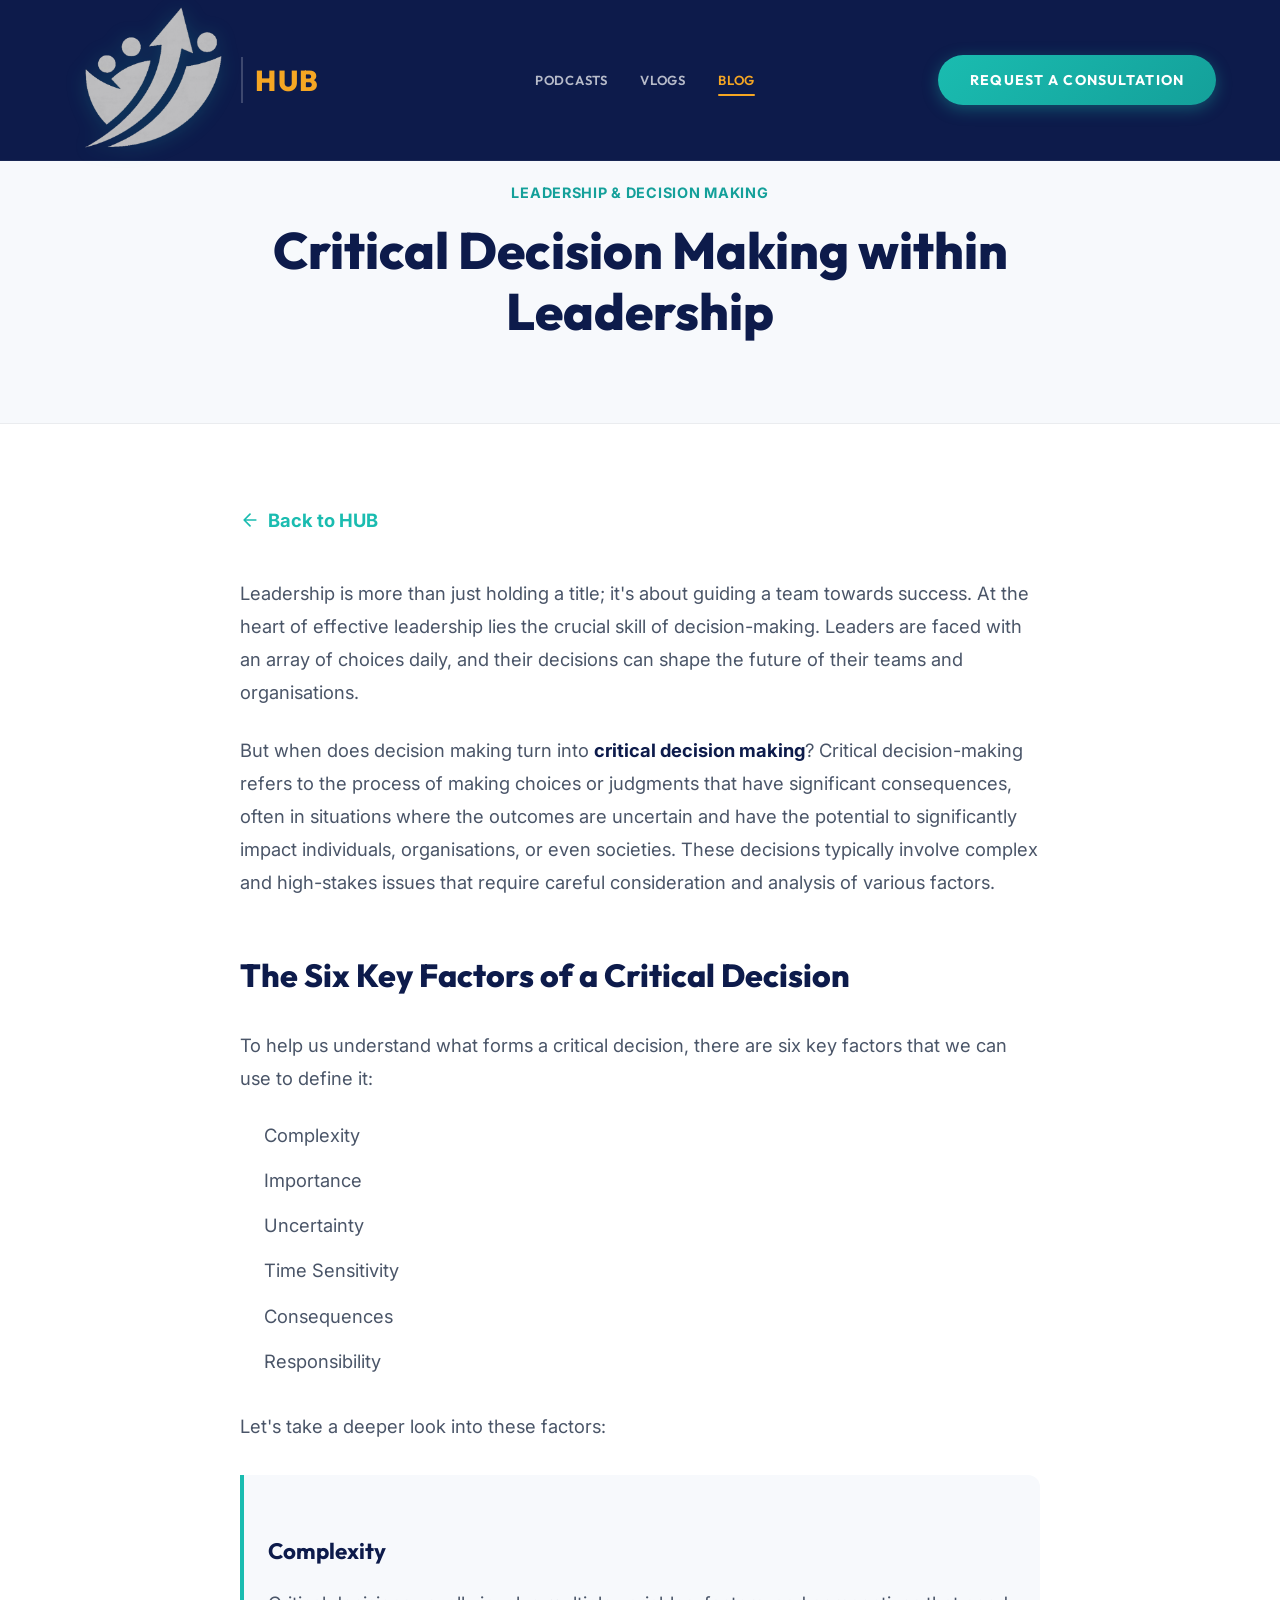
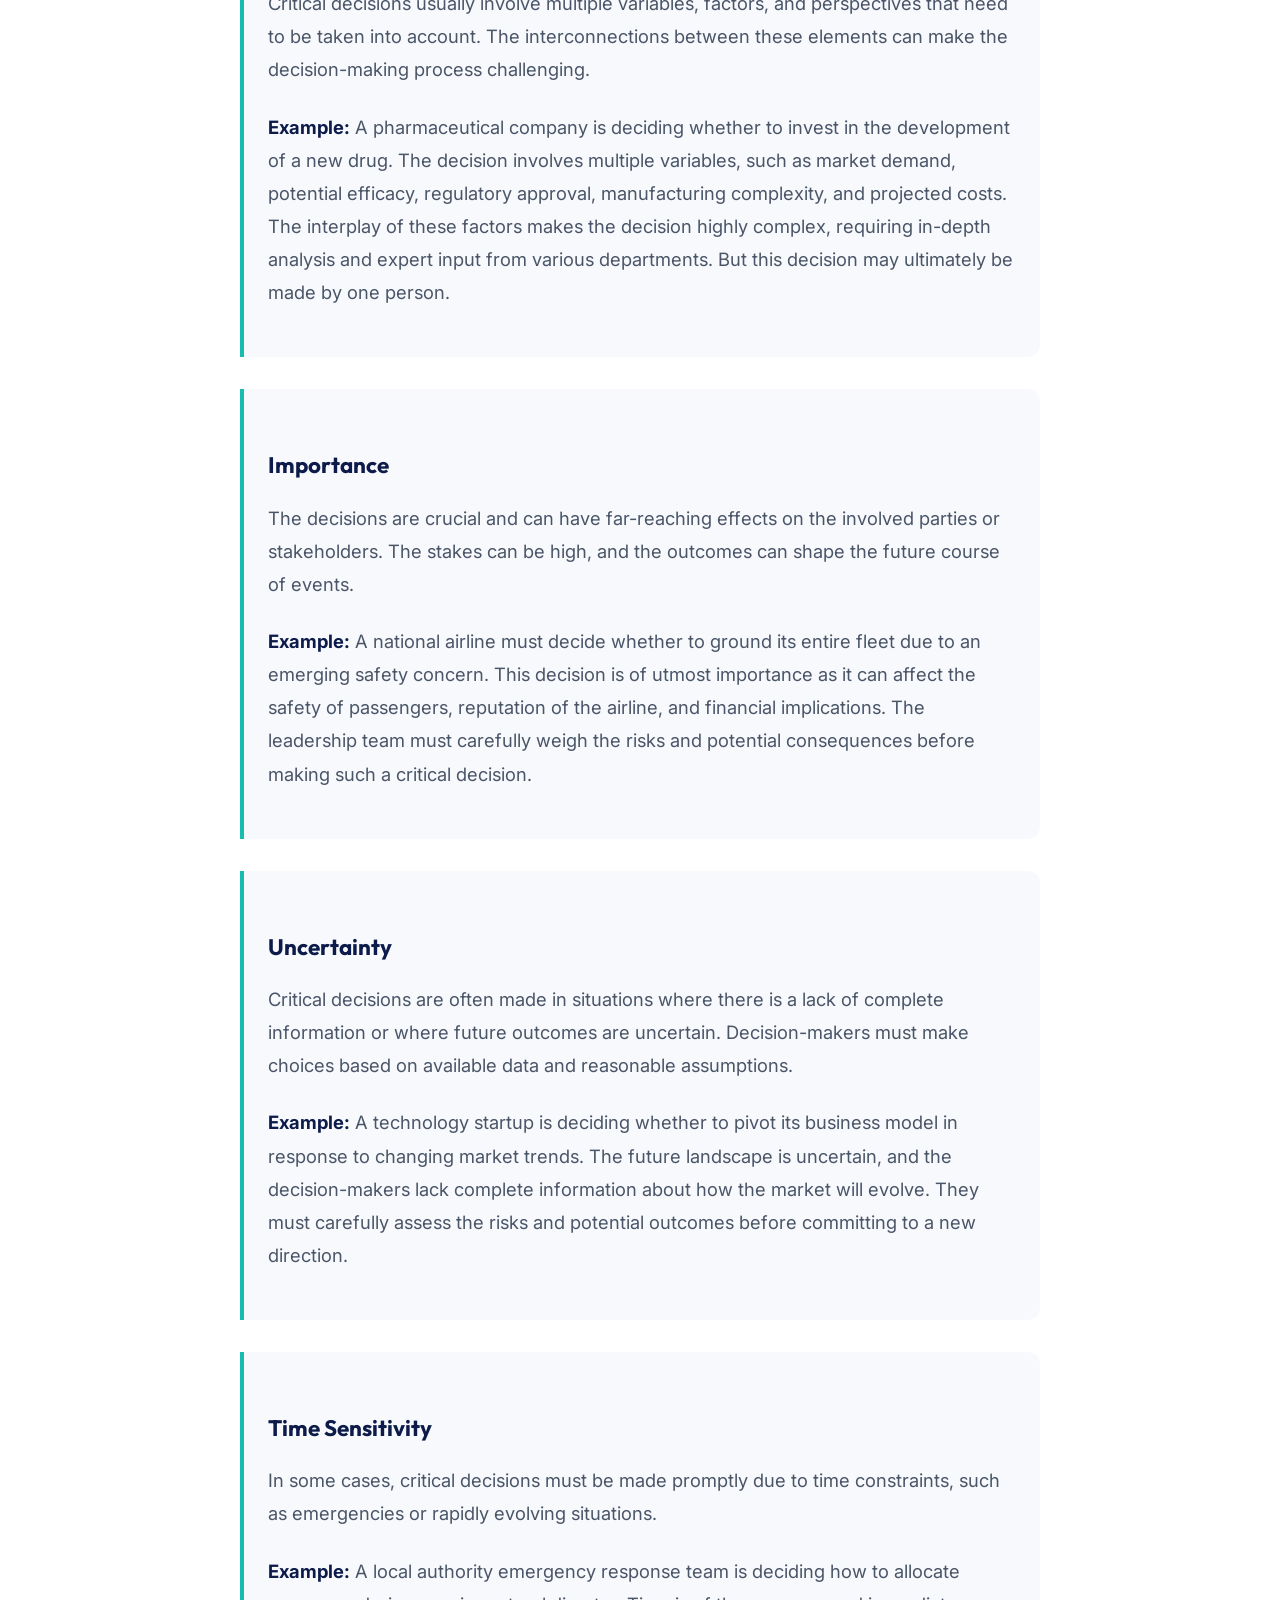
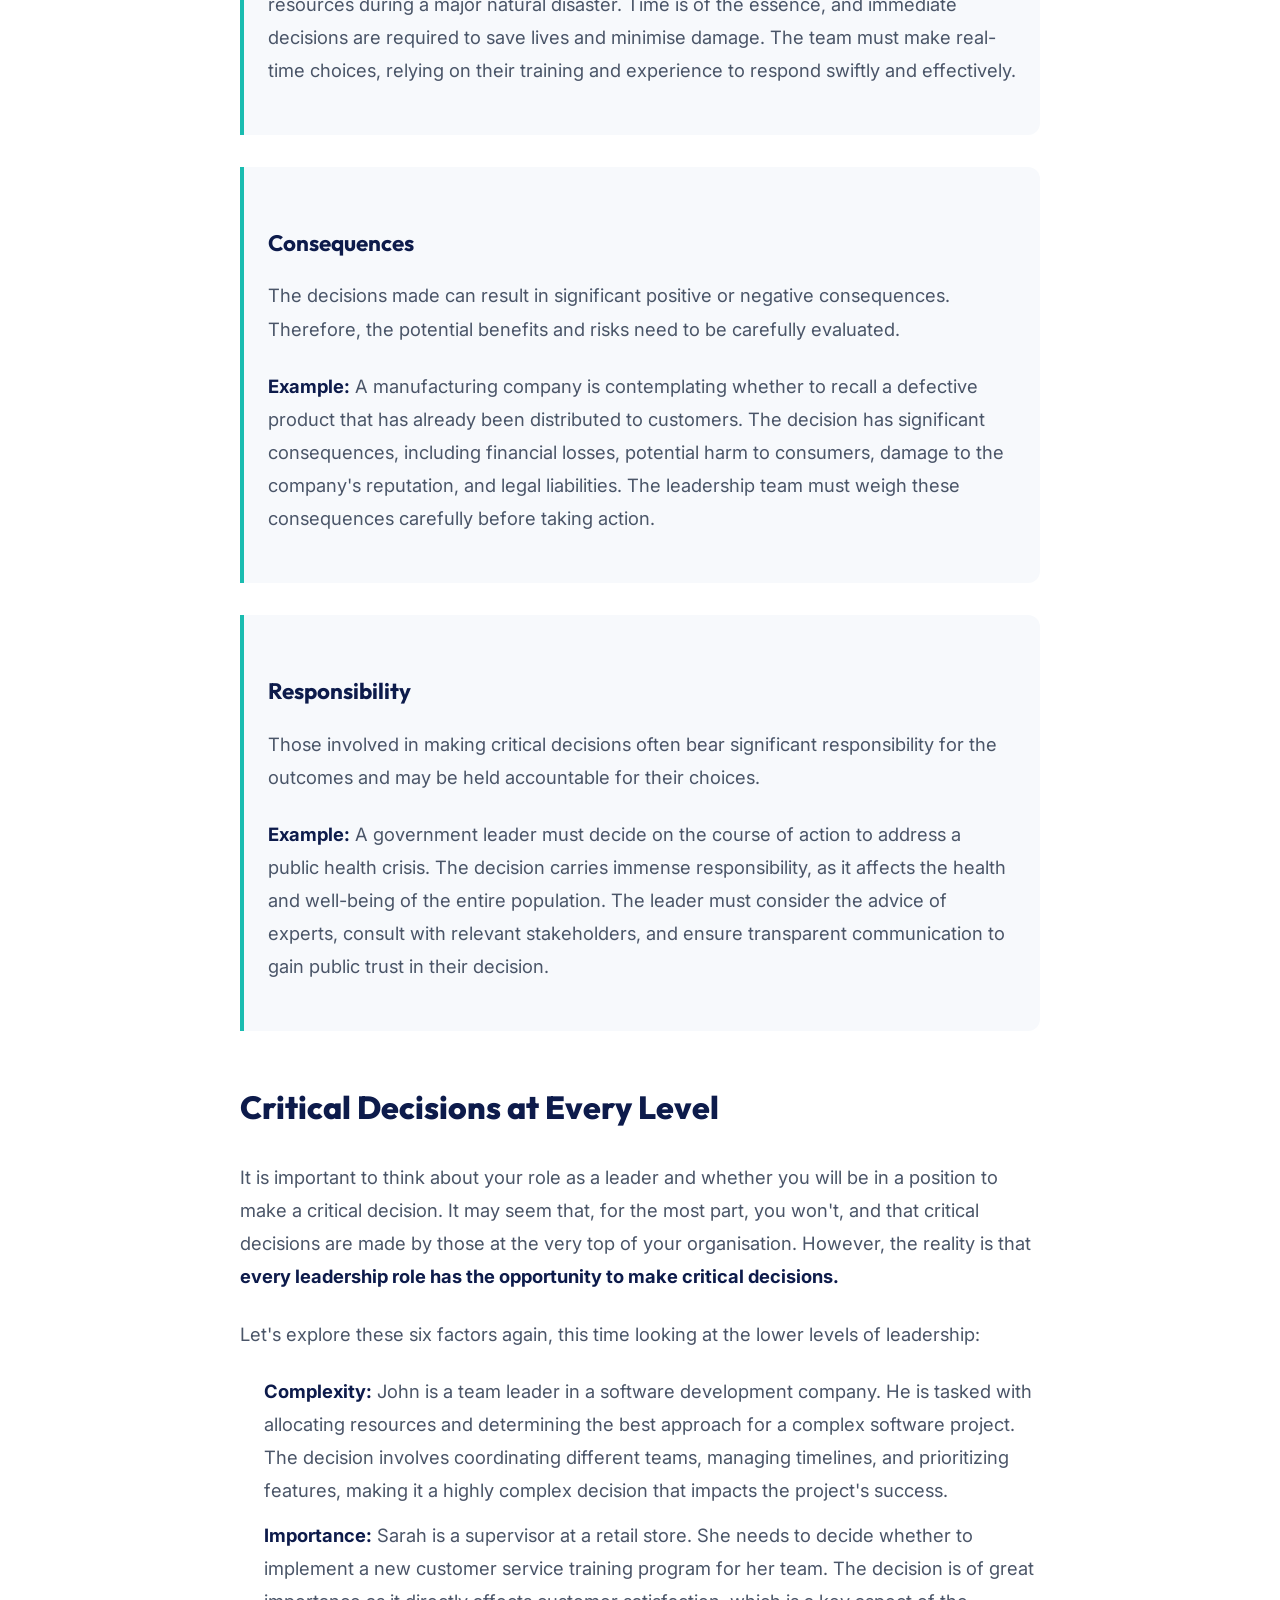
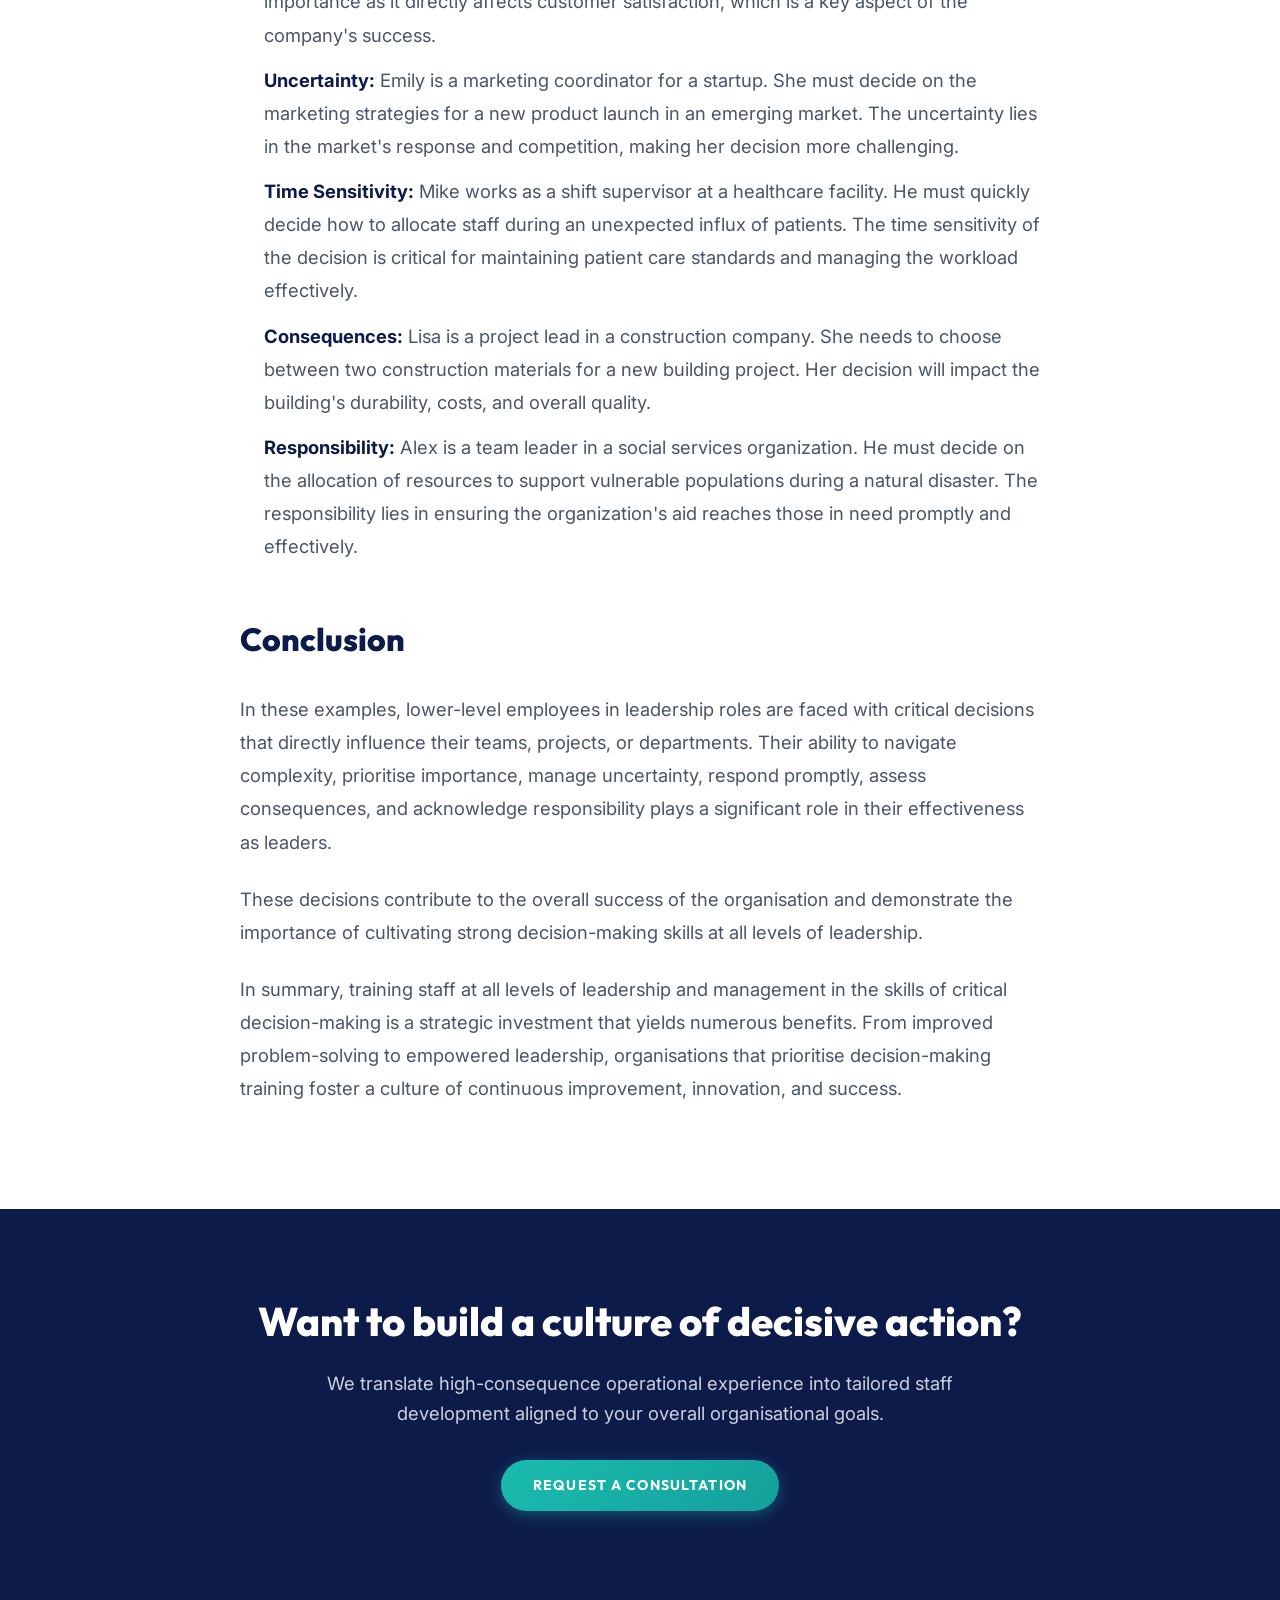
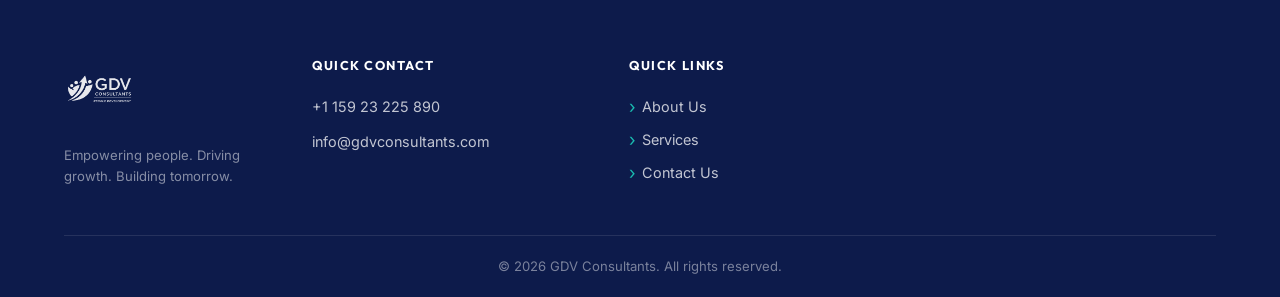
==== commit c6455bab: "Change nav highlight to underline, update blog headers to match HUB" ====
--- a/blog-critical-decision-making.html
+++ b/blog-critical-decision-making.html
@@ -113,6 +113,39 @@
     .blog-back:hover {
       color: var(--teal-dark);
     }
+
+    /* Custom Header overrides for HUB */
+    #main-header {
+      background: var(--navy) !important;
+      border-bottom: 1px solid rgba(255,255,255,0.05) !important;
+    }
+    #main-header.scrolled {
+      box-shadow: 0 4px 24px rgba(0,0,0,0.3) !important;
+    }
+    .nav-links a {
+      color: rgba(255,255,255,0.7) !important;
+    }
+    .nav-links a:hover {
+      color: var(--white) !important;
+      background: transparent !important;
+    }
+    .nav-links a.active {
+      color: var(--amber) !important;
+      background: transparent !important;
+      position: relative;
+    }
+    .nav-links a.active::after {
+      content: '';
+      position: absolute;
+      bottom: 0;
+      left: 14px;
+      right: 14px;
+      height: 2px;
+      background: var(--amber);
+    }
+    .nav-hamburger span {
+      background: var(--white) !important;
+    }
   </style>
 </head>
 <body>
@@ -121,14 +154,14 @@
   <header id="main-header" role="banner" class="scrolled">
     <div class="container">
       <nav class="nav-inner" aria-label="Main navigation">
-        <a href="index.html" class="nav-logo" aria-label="GDV Consultants Home">
+        <a href="index.html" class="nav-logo" aria-label="GDV Consultants Home" style="display:flex; align-items:center; gap: 12px; text-decoration: none;">
           <div class="nav-logo-img-wrap">
-            <img src="images/Logo.PNG" alt="GDV Consultants" width="200" height="96" />
-          </div>
+            <img src="images/gdv_hub_logo.png" alt="GDV Consultants" width="120" height="76" style="object-fit: contain;" />
+          </div>
+          <span style="color: var(--amber); font-family: var(--font-display); font-weight: 800; font-size: 1.8rem; letter-spacing: 0.05em; padding-left: 12px; border-left: 2px solid rgba(255,255,255,0.2);">HUB</span>
         </a>
         <div class="nav-menu-group" id="nav-menu-group">
           <ul class="nav-links" id="nav-links" role="list">
-            <li><a href="index.html#hero">Home</a></li>
             <li><a href="hub.html#podcasts">Podcasts</a></li>
             <li><a href="hub.html#vlogs">Vlogs</a></li>
             <li><a href="hub.html#blog" class="active">Blog</a></li>
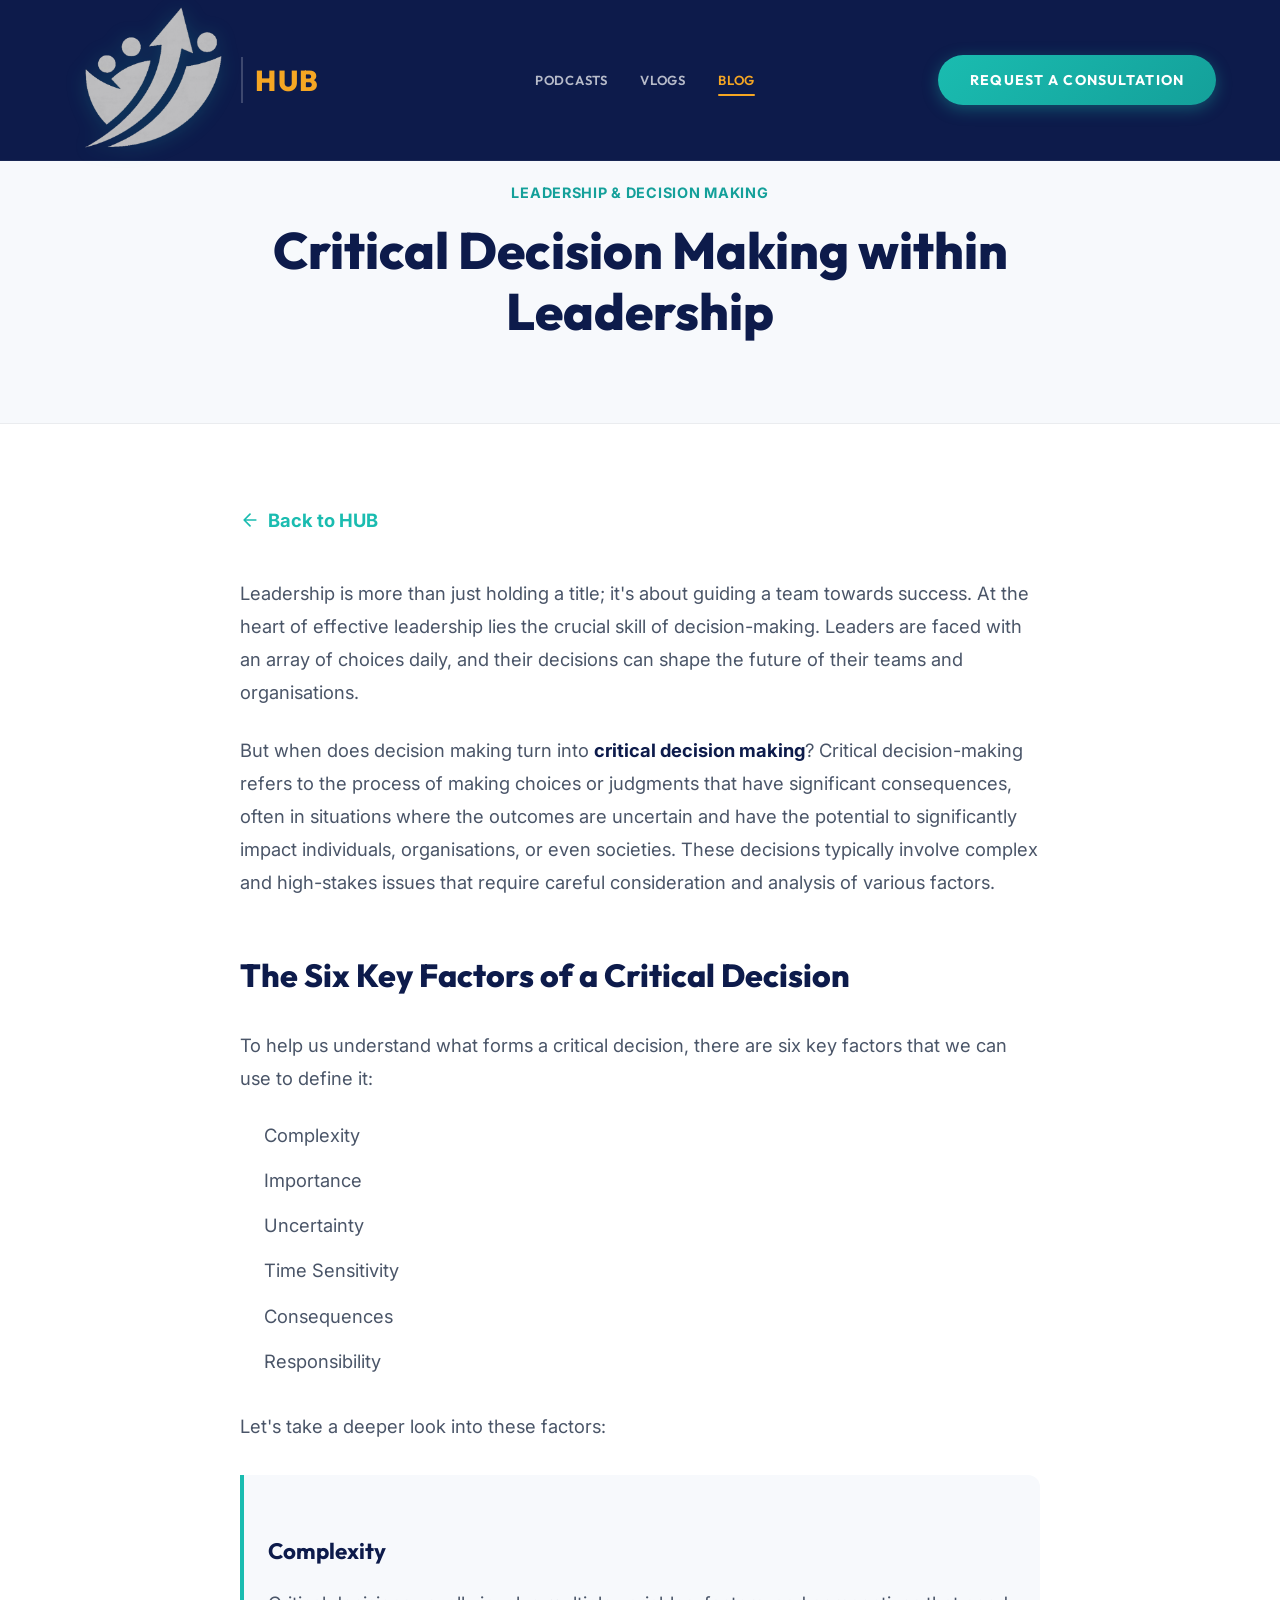
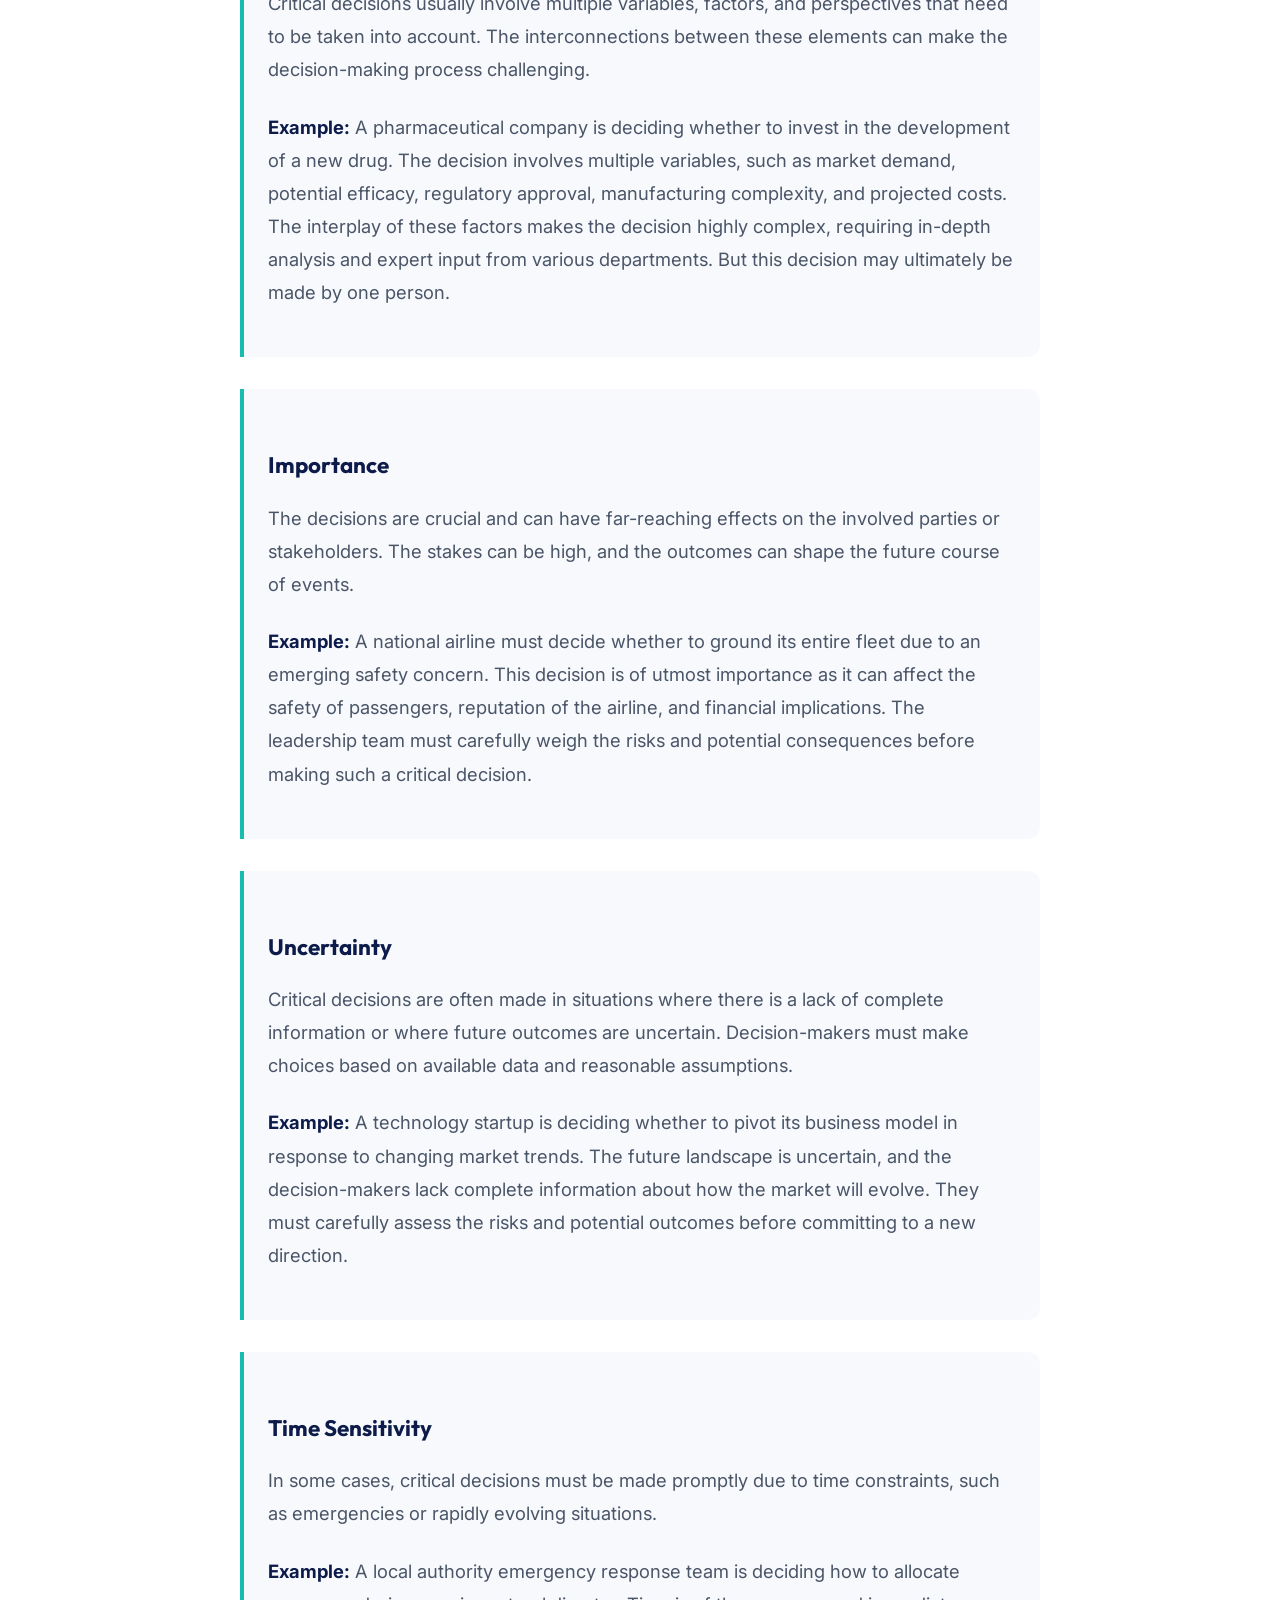
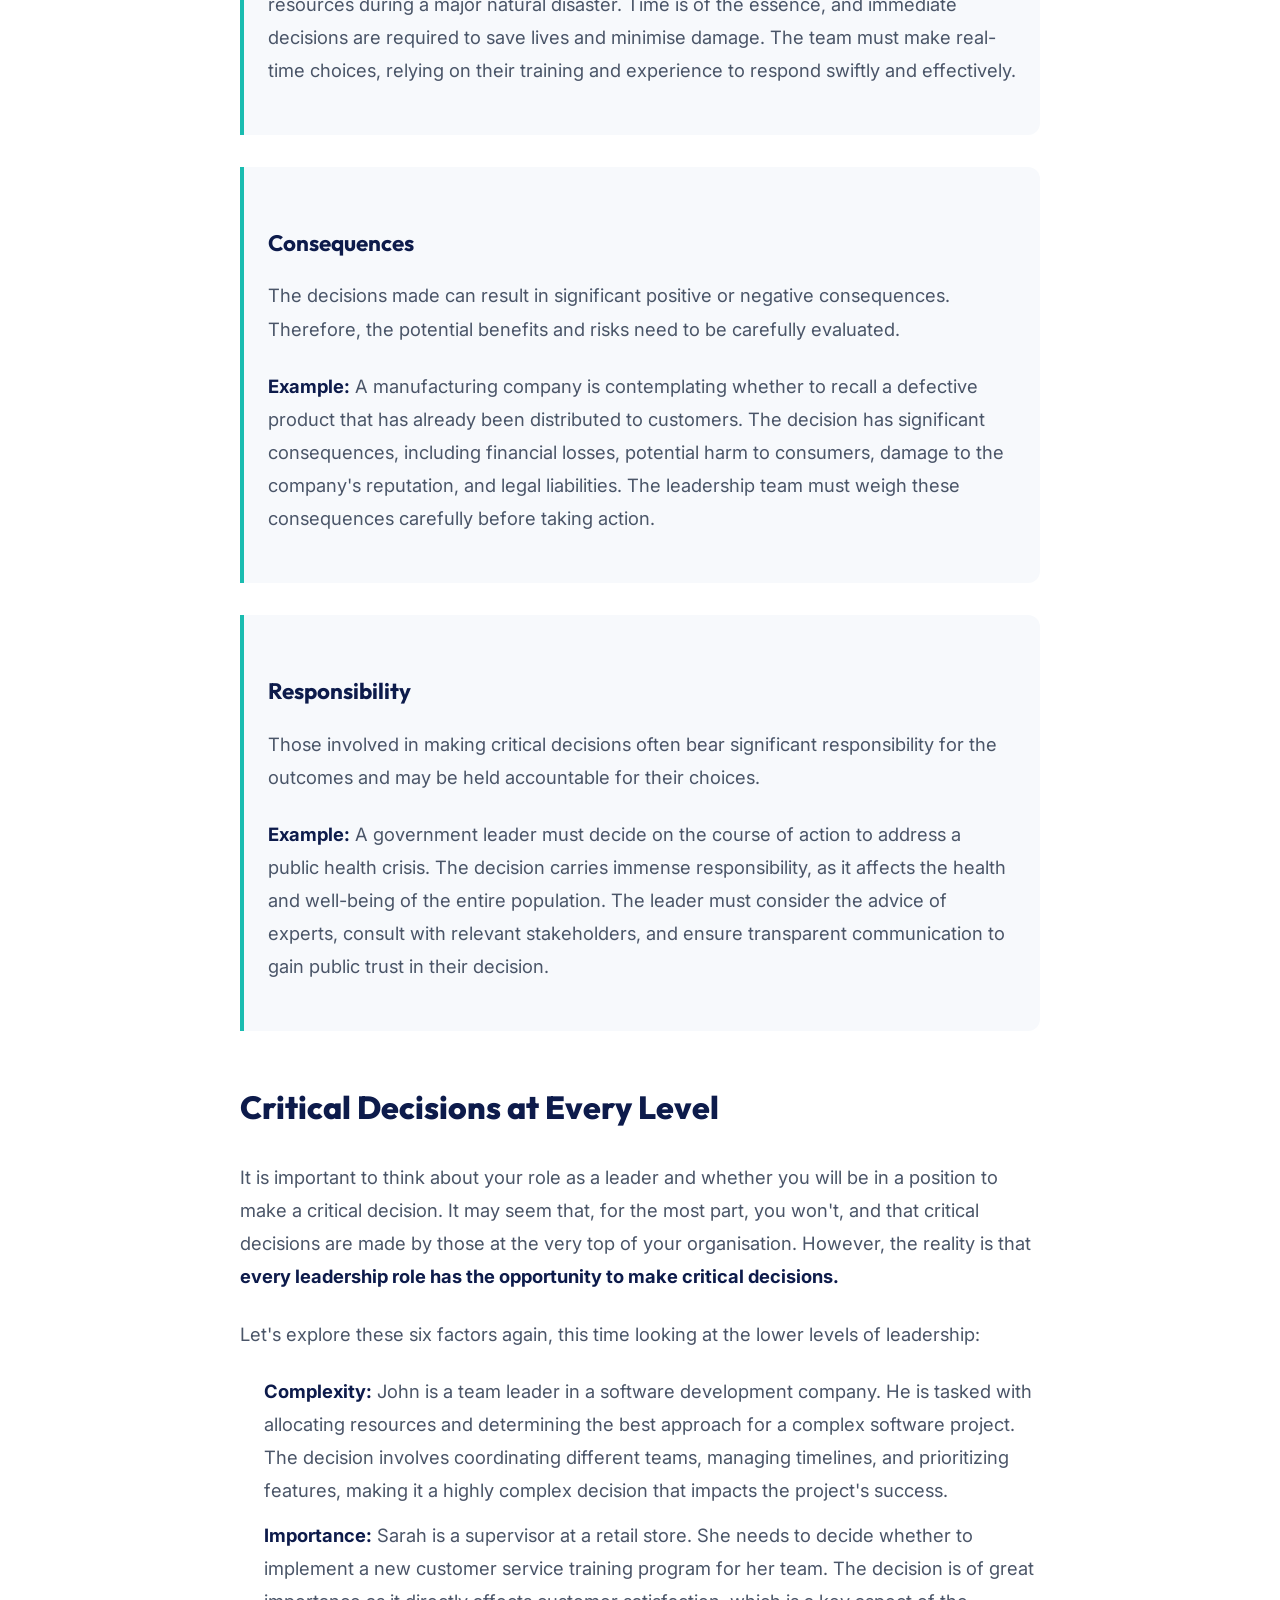
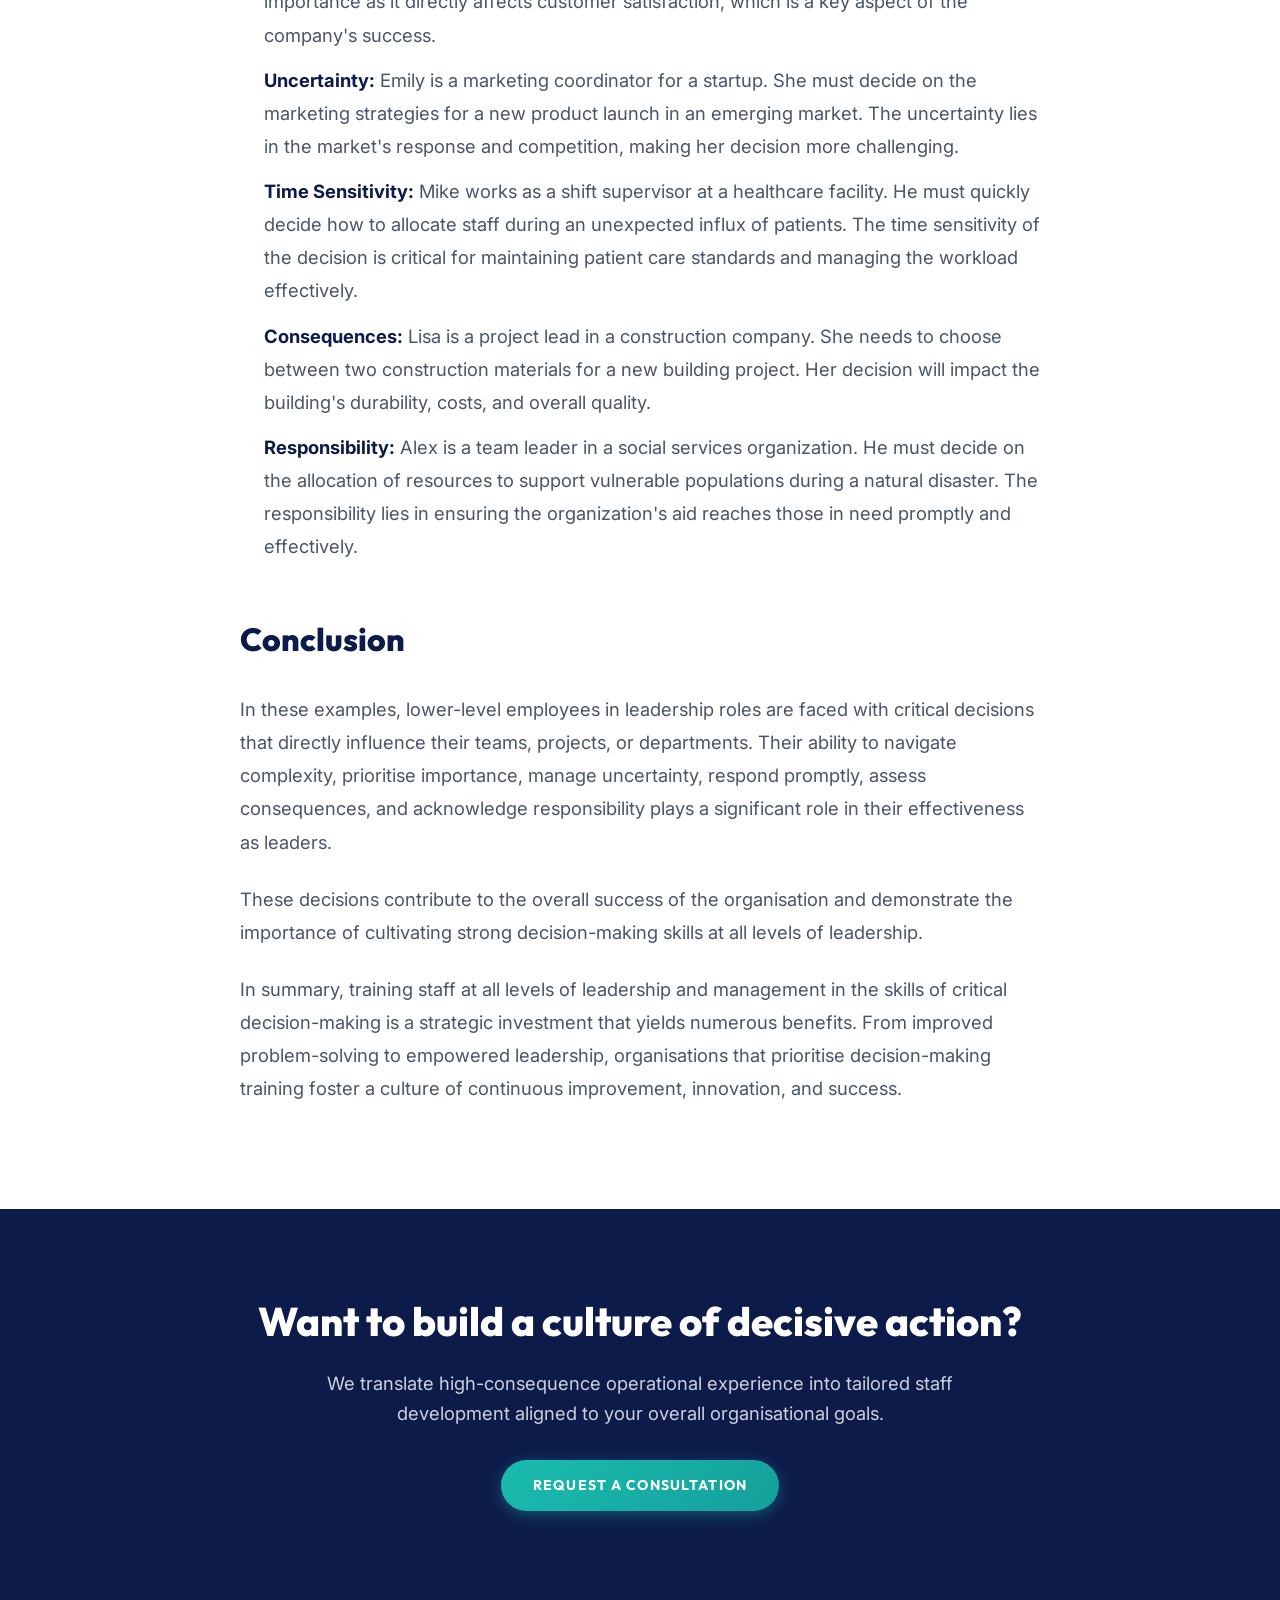
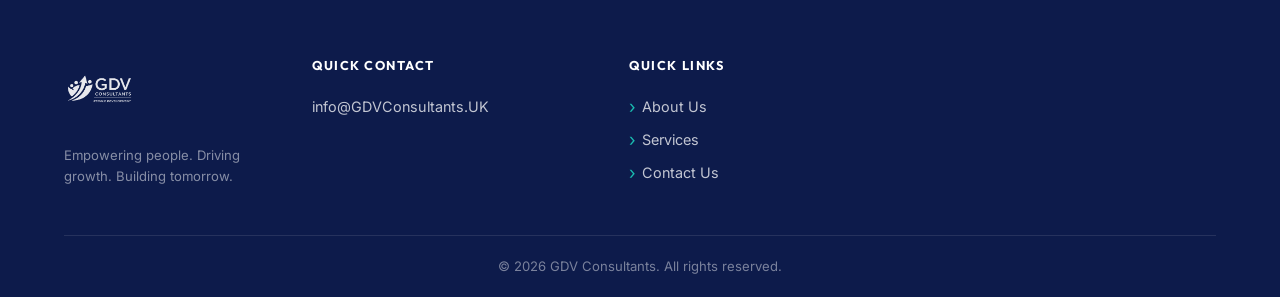
==== commit a02e0ef4: "Update footer contact details: removed phone and updated email address" ====
--- a/blog-critical-decision-making.html
+++ b/blog-critical-decision-making.html
@@ -114,6 +114,8 @@
       color: var(--teal-dark);
     }
 
+    
+    
     /* Custom Header overrides for HUB */
     #main-header {
       background: var(--navy) !important;
@@ -146,7 +148,18 @@
     .nav-hamburger span {
       background: var(--white) !important;
     }
-  </style>
+    @media (max-width: 768px) {
+      .nav-menu-group.open {
+        background: var(--navy) !important;
+        border-top: 1px solid rgba(255,255,255,0.1) !important;
+      }
+      .blog-hero { padding: 120px 20px 60px !important; }
+      .blog-content { padding: 40px 20px !important; }
+      .blog-article h2 { font-size: 1.5rem !important; margin: 32px 0 16px !important; }
+      .hub-grid { grid-template-columns: 1fr !important; }
+      .hub-row-header { flex-direction: column !important; align-items: flex-start !important; gap: 8px !important; }
+    }
+</style>
 </head>
 <body>
 
@@ -179,7 +192,7 @@
 
   <!-- BLOG HERO -->
   <section class="blog-hero">
-    <div class="container fade-up">
+    <div class="container">
       <span class="blog-tag">LEADERSHIP & DECISION MAKING</span>
       <h1 class="blog-hero-title">Critical Decision Making within Leadership</h1>
     </div>
@@ -188,7 +201,7 @@
   <!-- BLOG CONTENT -->
   <section class="blog-content">
     <div class="container">
-      <div class="blog-article fade-up">
+      <div class="blog-article">
         <a href="hub.html#blog" class="blog-back">
           <svg viewBox="0 0 24 24" width="20" height="20" fill="none" stroke="currentColor" stroke-width="2" stroke-linecap="round" stroke-linejoin="round"><path d="M19 12H5M12 19l-7-7 7-7"/></svg>
           Back to HUB
@@ -271,7 +284,7 @@
 
   <!-- BOTTOM CTA -->
   <section class="hub-cta" style="background: var(--navy); padding: 80px 0; text-align: center; color: var(--white);">
-    <div class="container fade-up">
+    <div class="container">
       <h2 style="font-family: var(--font-display); font-size: 2.5rem; margin-bottom: 16px; font-weight: 800;">Want to build a culture of decisive action?</h2>
       <p style="font-size: 1.15rem; max-width: 700px; margin: 0 auto 32px; line-height: 1.6; color: rgba(255,255,255,0.8);">We translate high-consequence operational experience into tailored staff development aligned to your overall organisational goals.</p>
       <a href="index.html?contact=true" class="btn btn-teal">REQUEST A CONSULTATION</a>
@@ -292,11 +305,9 @@
         </div>
         <div class="footer-col" role="group">
           <div class="footer-col-title">Quick Contact</div>
+          
           <div class="footer-contact-item">
-            <a href="tel:+115923225890" style="color:rgba(255,255,255,0.75);">+1 159 23 225 890</a>
-          </div>
-          <div class="footer-contact-item">
-            <a href="mailto:info@gdvconsultants.com" style="color:rgba(255,255,255,0.75);">info@gdvconsultants.com</a>
+            <a href="mailto:info@GDVConsultants.UK" style="color:rgba(255,255,255,0.75);">info@GDVConsultants.UK</a>
           </div>
         </div>
         <div class="footer-col" role="navigation">
